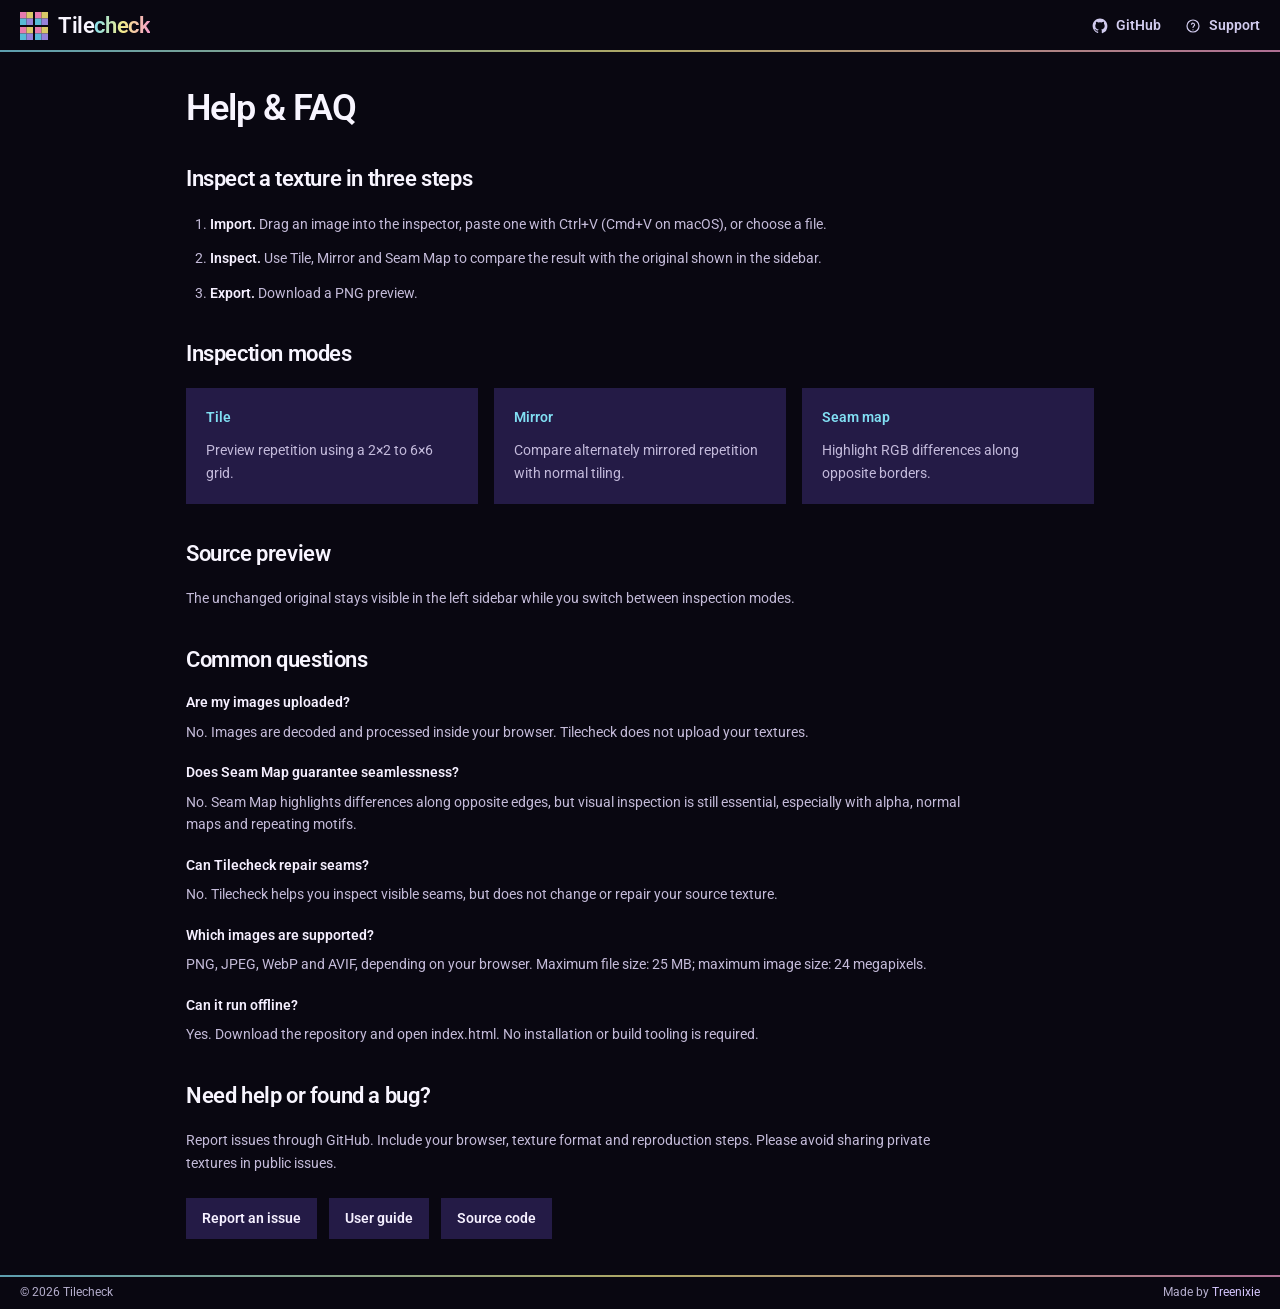
==== help.html @ 5c257f5c "style(tilecheck): soften logo colors" ====
<!doctype html>
<html lang="en">
<head>
<meta charset="UTF-8"><meta name="viewport" content="width=device-width, initial-scale=1.0">
<meta name="description" content="Tilecheck user help, FAQ and support.">
<meta name="theme-color" content="#0d0b1d">
<link rel="icon" type="image/svg+xml" href="./assets/logo.svg?v=2" />
<link rel="stylesheet" href="https://fonts.googleapis.com/css2?family=Roboto:wght@400;600&display=swap" />
<link rel="stylesheet" href="./assets/styles.css?v=73">
<title>Help & FAQ — Tilecheck</title>
</head>
<body class="help-page"><div class="app">
<header class="topbar"><a class="brand" href="./index.html" aria-label="Tilecheck home"><img class="brand-mark" src="./assets/logo.svg?v=2" width="36" height="36" alt="" aria-hidden="true" /><span>Tile<span class="brand-accent">check</span></span></a><nav class="header-nav" aria-label="Site navigation"><a class="header-nav-link" href="https://github.com/Treenixie/Tilecheck" target="_blank" rel="noopener noreferrer"><svg class="nav-icon" viewBox="0 0 24 24" fill="currentColor" aria-hidden="true"><path d="M12 .9C5.87.9.9 5.87.9 12c0 4.9 3.18 9.06 7.59 10.53.56.1.77-.24.77-.54 0-.27-.01-.97-.02-1.9-3.09.67-3.74-1.31-3.74-1.31-.5-1.28-1.23-1.62-1.23-1.62-1.01-.69.08-.68.08-.68 1.11.08 1.7 1.14 1.7 1.14.99 1.7 2.59 1.21 3.22.93.1-.72.39-1.21.71-1.49-2.47-.28-5.07-1.23-5.07-5.5 0-1.22.43-2.21 1.14-2.99-.12-.28-.5-1.41.11-2.94 0 0 .93-.3 3.04 1.14a10.6 10.6 0 0 1 5.53 0c2.12-1.44 3.04-1.14 3.04-1.14.61 1.53.23 2.66.11 2.94.71.78 1.13 1.77 1.13 2.99 0 4.28-2.61 5.21-5.09 5.49.4.35.76 1.03.76 2.08 0 1.5-.01 2.71-.01 3.08 0 .3.21.65.78.54A11.1 11.1 0 0 0 23.1 12C23.1 5.87 18.13.9 12 .9Z"/></svg><span>GitHub</span></a><a class="header-nav-link" href="./help.html" aria-current="page"><svg class="nav-icon" viewBox="0 0 24 24" fill="none" stroke="currentColor" stroke-width="1.8" stroke-linecap="round" stroke-linejoin="round" aria-hidden="true"><circle cx="12" cy="12" r="9"/><path d="M9.8 9.3a2.4 2.4 0 0 1 4.6 1c0 1.6-2.4 2.1-2.4 3.8"/><path d="M12 17.7h.01"/></svg><span>Support</span></a></nav></header>
<main class="help-main">
<section class="help-heading"><h1>Help & FAQ</h1></section>
<section class="help-section"><h2>Inspect a texture in three steps</h2><ol class="help-steps"><li><strong>Import.</strong> Drag an image into the inspector, paste one with Ctrl+V (Cmd+V on macOS), or choose a file.</li><li><strong>Inspect.</strong> Use Tile, Mirror and Seam Map to compare the result with the original shown in the sidebar.</li><li><strong>Export.</strong> Download a PNG preview.</li></ol></section>
<section class="help-section"><h2>Inspection modes</h2><div class="help-mode-grid"><div class="help-tile"><strong>Tile</strong><span>Preview repetition using a 2×2 to 6×6 grid.</span></div><div class="help-tile"><strong>Mirror</strong><span>Compare alternately mirrored repetition with normal tiling.</span></div><div class="help-tile"><strong>Seam map</strong><span>Highlight RGB differences along opposite borders.</span></div></div></section>
<section class="help-section"><h2>Source preview</h2><p>The unchanged original stays visible in the left sidebar while you switch between inspection modes.</p></section>
<section class="help-section"><h2>Common questions</h2>
<div class="help-qa"><h3>Are my images uploaded?</h3><p>No. Images are decoded and processed inside your browser. Tilecheck does not upload your textures.</p></div>
<div class="help-qa"><h3>Does Seam Map guarantee seamlessness?</h3><p>No. Seam Map highlights differences along opposite edges, but visual inspection is still essential, especially with alpha, normal maps and repeating motifs.</p></div>
<div class="help-qa"><h3>Can Tilecheck repair seams?</h3><p>No. Tilecheck helps you inspect visible seams, but does not change or repair your source texture.</p></div>
<div class="help-qa"><h3>Which images are supported?</h3><p>PNG, JPEG, WebP and AVIF, depending on your browser. Maximum file size: 25 MB; maximum image size: 24 megapixels.</p></div>
<div class="help-qa"><h3>Can it run offline?</h3><p>Yes. Download the repository and open index.html. No installation or build tooling is required.</p></div></section>
<section class="help-section help-support"><h2>Need help or found a bug?</h2><p>Report issues through GitHub. Include your browser, texture format and reproduction steps. Please avoid sharing private textures in public issues.</p><div class="help-actions"><a class="button button-outline" href="https://github.com/Treenixie/Tilecheck/issues/new/choose" target="_blank" rel="noopener noreferrer">Report an issue</a><a class="button button-outline" href="https://github.com/Treenixie/Tilecheck/blob/dev/docs/USAGE.md" target="_blank" rel="noopener noreferrer">User guide</a><a class="button button-outline" href="https://github.com/Treenixie/Tilecheck" target="_blank" rel="noopener noreferrer">Source code</a></div></section>
</main>
<footer class="footer" aria-label="Tilecheck project links">
        <div class="footer-meta">
          <span>© <span id="year"></span> Tilecheck</span>
          <span class="footer-credit">Made by <a href="https://github.com/Treenixie" target="_blank" rel="noopener noreferrer" class="author-link">Treenixie</a></span>
        </div>
      </footer>
</div><script>document.getElementById("year").textContent = String(new Date().getFullYear());</script></body></html>
---- assets/styles.css ----
:root{font-family:Roboto,"Segoe UI",Arial,sans-serif;color:#e9eef3;background:#0e1219;font-synthesis:none;text-rendering:optimizeLegibility;-webkit-font-smoothing:antialiased;--bg:#0e1219;--surface:#151c27;--line:#293341;--muted:#909cac;--accent:#94bdf5;--accent-dark:#719edc;--text:#e9eef3}*{box-sizing:border-box}body{margin:0;min-width:320px}button,input{font:inherit}button{cursor:pointer}button:focus-visible,input:focus-visible,a:focus-visible{outline:2px solid var(--accent);outline-offset:4px}button:disabled{opacity:.45;cursor:not-allowed}[hidden]{display:none!important}.app{min-height:100vh;display:flex;flex-direction:column}.topbar{height:52px;min-height:52px;flex-shrink:0;padding:0 20px;display:flex;align-items:center;justify-content:space-between;gap:24px}.brand{display:inline-flex;gap:10px;align-items:center;flex:0 0 auto;color:#eef3fb;text-decoration:none;font-weight:600;line-height:1;white-space:nowrap}.brand-accent{color:#a9bfdc}.brand-mark{display:block;width:28px;height:28px;flex:0 0 28px;margin:0;object-fit:contain}.workspace{flex:1;display:grid;grid-template-columns:324px minmax(0,1fr);min-height:0}.sidebar{border-right:1px solid var(--line);padding:27px 27px 30px 30px;background:#131a24}.section-head{display:flex;align-items:center;gap:15px}.eyebrow{font-size:10px;letter-spacing:1.5px;font-weight:600;color:#a2afbe}.section-head .line{height:1px;flex:1;background:var(--line)}h1{font-size:26px;line-height:1.1;margin:17px 0 9px;font-weight:600;letter-spacing:-1.1px}.period{color:var(--accent)}.intro{color:#a4afbd;font-size:12px;line-height:1.7;margin:0 0 25px}.upload-card{border:1px dashed #4c6076;background:#182330;min-height:181px;display:flex;align-items:center;justify-content:center;flex-direction:column;padding:14px 8px;gap:8px;transition:.15s}.upload-card.is-dragging{background:#1c2c43;border-color:var(--accent)}.upload-icon{height:33px;width:38px;border:1px solid #5d7fae;background:#25364d;color:var(--accent);font-size:23px;text-align:center;line-height:28px;margin-bottom:2px}.upload-card strong{font-size:12px;font-weight:700}.upload-card>span{font-size:10px;color:#93a4b7}.button{border:1px solid #516174;background:transparent;color:#ebf1fa;padding:11px 15px;letter-spacing:1px;font-size:10px;font-weight:600;transition:background .15s,transform .15s;white-space:nowrap}.button:hover{background:#2a3b50}.button:active{transform:translateY(1px)}.button-outline{background:#192533}.upload-card .button{margin-top:9px;min-width:149px}.button-primary{background:var(--accent);color:#101d30;border-color:var(--accent)}.button-primary:hover{background:#b9d6ff}.file-summary{display:flex;gap:11px;align-items:center;padding:14px 1px;border-bottom:1px solid var(--line);min-width:0}.file-graphic{display:grid;place-items:center;width:35px;height:35px;background:#263749;font-size:21px;color:#b2c1d0}.file-copy{display:flex;flex-direction:column;gap:3px;min-width:0;flex:1}.file-copy strong{font-size:11px;overflow:hidden;text-overflow:ellipsis;white-space:nowrap}.file-copy span{color:#94a2b5;font-size:10px}.text-button{border:none;background:none;color:var(--accent);font-size:9px;letter-spacing:1px;font-weight:600;padding:8px 0}.text-button:hover{text-decoration:underline}.top-spaced{margin-top:28px;margin-bottom:22px}.control-group{margin-bottom:20px}.control-title{display:flex;align-items:center;justify-content:space-between;margin:0 0 12px;font-size:12px}.control-title output{font-size:11px;font-variant-numeric:tabular-nums;color:var(--accent)}input[type=range]{-webkit-appearance:none;appearance:none;width:100%;height:3px;background:#465a70;cursor:pointer;margin:5px 0}input[type=range]::-webkit-slider-thumb{-webkit-appearance:none;width:13px;height:13px;border:3px solid #1b232c;background:var(--accent);border-radius:50%;box-shadow:0 0 0 1px var(--accent)}input[type=range]::-moz-range-thumb{width:9px;height:9px;border:2px solid #1b232c;background:var(--accent);border-radius:50%;box-shadow:0 0 0 1px var(--accent)}.range-ticks{display:flex;justify-content:space-between;color:#8092a6;font-size:10px;margin-top:5px}.second-control{margin-top:23px}.toggle-row{display:flex;align-items:center;justify-content:space-between;font-size:11px;cursor:pointer}.toggle-row input{position:absolute;opacity:0}.toggle{width:31px;height:17px;background:#445269;border-radius:30px;position:relative;transition:background .15s}.toggle::after{content:"";position:absolute;left:3px;top:3px;width:11px;height:11px;border-radius:100%;background:#d4deed;transition:transform .15s}.toggle-row input:checked+.toggle{background:#5b83bb}.toggle-row input:checked+.toggle::after{transform:translateX(14px);background:var(--accent)}.toggle-row input:focus-visible+.toggle{outline:2px solid var(--accent);outline-offset:4px}.analysis{padding:0 0 12px}.metric-label{display:flex;justify-content:space-between;font-size:10px;letter-spacing:.8px;color:#b7c4d2;margin-bottom:9px}.metric-label strong{color:var(--text);font-variant-numeric:tabular-nums}.meter{width:100%;height:5px;background:#303e50;margin-bottom:18px;overflow:hidden}.meter>div{width:0;height:100%;background:var(--accent);transition:width .2s}.note{font-size:10px;line-height:1.65;color:#8699ad;margin:2px 0 0}.main{min-width:0;display:flex;flex-direction:column;padding:28px 33px 25px;background:#0e1219}.preview-header{display:flex;justify-content:space-between;align-items:center;margin-bottom:19px}.preview-header h2{margin:8px 0 0;font-size:26px;letter-spacing:-1px;font-weight:600}.preview-tools{display:flex;align-items:center;gap:16px}.icon-button{background:#192535;color:#c4d0dc;border:1px solid var(--line);width:31px;height:31px;font-size:23px;line-height:16px}.icon-button:hover{background:#28394b}.mode-tabs{display:flex;gap:0;border-bottom:1px solid #2c3b4e;overflow-x:auto;scrollbar-width:thin}.mode-tab{color:#9baac0;border:0;border-bottom:2px solid transparent;padding:14px 20px 13px;background:transparent;font-size:10px;letter-spacing:1px;font-weight:600;white-space:nowrap}.mode-tab:hover{color:#ecf2fa}.mode-tab.active{border-bottom-color:var(--accent);color:var(--accent)}.tab-icon{font-size:17px;vertical-align:-1px;margin-right:7px}.viewer{height:clamp(360px,49vw,660px);min-height:360px;position:relative;background:#151d29;overflow:hidden;border:1px solid #304155;border-top:none}.viewer canvas{width:100%;height:100%;display:block}.canvas-corner{width:12px;height:12px;position:absolute;pointer-events:none;border-color:#728fae}.corner-tl{top:14px;left:14px;border-top:1px solid;border-left:1px solid}.corner-tr{top:14px;right:14px;border-top:1px solid;border-right:1px solid}.corner-bl{bottom:14px;left:14px;border-bottom:1px solid;border-left:1px solid}.corner-br{bottom:14px;right:14px;border-bottom:1px solid;border-right:1px solid}.export-bar{display:flex;justify-content:space-between;align-items:center;gap:15px;margin-top:23px}.export-intro{display:flex;align-items:center;gap:13px}.export-symbol{font-size:32px;color:var(--accent);line-height:1}.export-intro div{display:flex;flex-direction:column;gap:5px}.export-intro strong{font-size:12px}.export-intro div span{font-size:10px;color:#96a8bd}.export-buttons{display:flex;gap:8px}.footer{padding:38px 24px 34px;border-top:1px solid var(--line);background:#0b111b;display:flex;flex-direction:column;align-items:center;gap:0;color:#8193aa}.footer-nav{width:min(100%,390px);margin-inline:auto;display:flex;flex-direction:column;gap:4px}.footer-row{min-height:45px;display:grid;grid-template-columns:34px 77px minmax(0,1fr);column-gap:12px;align-items:center;padding:4px 0;color:#e5edf7;text-decoration:none}.footer-icon{width:34px;height:34px;display:grid;place-items:center;background:#1e2b3d;color:#94bdf5;border:1px solid #465b77;border-radius:6px;transition:background .2s,border-color .2s}.footer-icon svg{display:block;width:20px;height:20px}.footer-row strong{font-size:12px;font-weight:600}.footer-description{font-size:12px;line-height:1.5;color:#a9b8cb;letter-spacing:0}.footer-row:hover strong,.footer-row:hover .footer-description{color:var(--accent)}.footer-row:hover .footer-icon{background:#293e56;border-color:#739dce}.footer-wordmark{display:block;width:min(100%,390px);padding-inline:26px;margin:30px auto 16px;transform:translateX(-12px);color:#5b687b;font-size:clamp(30px,5.6vw,52px);font-weight:700;line-height:1.05;letter-spacing:-2px;text-align:center;white-space:nowrap;text-decoration:none;opacity:.6;transition:opacity .2s,color .2s}.footer-wordmark span{color:#8398b5}.footer-wordmark:hover{opacity:.82}.footer-meta{display:flex;align-items:center;justify-content:center;flex-wrap:wrap;gap:7px;font-size:10px;line-height:1.6;letter-spacing:.9px;font-weight:600;color:#91a3ba;text-align:center;transform:translateX(-10px)}.footer-meta-divider{color:var(--accent);margin:0 5px}.author-link{color:#b7c7d7;text-decoration:none}.author-link:hover{color:var(--accent)}.drop-overlay{position:absolute;inset:0;z-index:2;background:#16243ce8;border:2px dashed var(--accent);display:grid;place-items:center;color:var(--accent);font-size:64px;text-align:center}.drop-overlay span{font-size:15px;letter-spacing:3px}.toast{position:fixed;right:25px;bottom:24px;max-width:min(420px,calc(100vw - 40px));z-index:5;background:#1b314b;border:1px solid #5e86bb;padding:13px 19px;color:#e9f3ff;font-size:12px;box-shadow:0 15px 40px #0006}.toast.error{background:#3a2424;border-color:#a96868;color:#ffe1e1}@media(max-width:1050px){.workspace{grid-template-columns:280px minmax(0,1fr)}.sidebar{padding:24px 22px}.main{padding:24px 22px}.mode-tab{padding:13px 11px}.export-bar{align-items:flex-start;flex-direction:column}.export-buttons{align-self:flex-end}}@media(max-width:750px){.workspace{display:flex;flex-direction:column}.sidebar{border-right:0;border-bottom:1px solid var(--line)}.topbar{padding:0 18px;height:30px;min-height:30px}.brand{font-size:18px}.main{padding:23px 17px}.preview-header h2{font-size:23px}.viewer{height:58vh;min-height:340px}.mode-tab{padding:12px 13px}.footer{padding:32px 18px 30px}.intro{max-width:450px}.upload-card{min-height:150px}.analysis{max-width:450px}}@media(max-width:470px){.footer-wordmark{transform:none}.footer-row{grid-template-columns:34px minmax(0,1fr);grid-template-rows:auto auto;column-gap:12px;row-gap:3px}.footer-icon{grid-row:1 / 3}.footer-row strong,.footer-description{grid-column:2}.footer-row strong,.footer-description{font-size:11px}.footer-wordmark{letter-spacing:-1.7px}.preview-tools{gap:7px}.export-buttons{width:100%;align-self:auto}.export-buttons .button{flex:1;padding:12px 8px;font-size:9px}}

/* Site navigation and documentation */
.header-nav{margin-left:auto}.header-nav-link{font-size:10px;font-weight:600;letter-spacing:1.2px;color:#c0cfdf;text-decoration:none}.header-nav-link:hover{color:var(--accent)}
/* Help page: shared 36px desktop grid, consistent section rhythm. */
.help-main {
  max-width: 980px;
  width: 100%;
  margin: 0 auto;
  flex: 1;
  padding: 36px;
}
.help-heading { margin: 0; padding: 0; }
.help-heading h1 { margin: 0; line-height: 1.15; }
.help-section { padding-top: 36px; }
.help-section h2 { margin: 0 0 20px; }
.help-steps {
  display: grid;
  gap: 12px;
  margin: 0;
  padding-left: 24px;
  line-height: 1.7;
  color: #a6b4bf;
}
.help-steps strong { color: #f0f4fa; }
.help-mode-grid {
  display: grid;
  grid-template-columns: repeat(3, minmax(0, 1fr));
  gap: 16px;
}
.help-tile {
  display: flex;
  flex-direction: column;
  gap: 12px;
  padding: 20px;
  min-width: 0;
  background: #161f2c;
}
.help-tile strong { color: var(--accent); }
.help-tile span { color: #b0bfd0; line-height: 1.7; }
.help-section > p, .help-qa p {
  max-width: 780px;
  margin: 0;
  color: #adbed1;
  line-height: 1.7;
}
.help-qa { padding: 0; }
.help-qa + .help-qa { margin-top: 20px; }
.help-qa h3 { margin: 0 0 8px; color: #edf3fb; }
.help-actions {
  display: flex;
  flex-wrap: wrap;
  gap: 12px;
  margin-top: 24px;
}
.help-actions a { text-decoration: none; }
@media (max-width: 750px) {
  .help-main { padding: 24px 18px 32px; }
  .help-section { padding-top: 28px; }
  .help-mode-grid { grid-template-columns: 1fr; gap: 12px; }
  .help-tile { padding: 18px; }
}
@media (max-width: 470px) {
  .header-nav-link { font-size: 9px; }
  .help-actions .button { width: 100%; justify-content: center; text-align: center; }
}


/* Restore original proportions without decorative outlines. */
.topbar, .sidebar, .file-summary, .mode-tabs, .viewer,
.upload-card, .upload-icon, .footer, .help-heading, .help-qa,
.help-tile, .button, .icon-button, .toast, .drop-overlay { border: 0; }
.header-nav { margin-left: auto; display: flex; justify-content: flex-end; align-items: center; gap: 24px; }
.header-nav-link {
  display: inline-flex; align-items: center; justify-content: center; gap: 8px;
  min-height: 32px; line-height: 1.25;
  color: #c0cfdf; font-size: 14px; font-weight: 600;
  letter-spacing: 0; text-decoration: none; white-space: nowrap;
}
.nav-icon { display: block; width: 16px; height: 16px; flex: none; }
.header-nav-link:hover { color: var(--accent); }
.sidebar h1 { text-align: center; margin: 8px 0 27px; }
.sidebar h1 .period { color: var(--accent); }
.upload-icon { display: grid; place-items: center; padding: 0; }
.upload-icon svg, .file-graphic svg { display: block; width: 22px; height: 22px; }
.button { border: 0; padding: 12px 16px; min-height: 36px; line-height: 1.25; border-radius: 0; }
.button-outline { background: #192533; }
.button-primary { background: var(--accent); color: #101d30; }
.button-primary:hover { background: #b9d6ff; }
.mode-tabs { gap: 0; padding: 0; }
.mode-tab {
  display: inline-flex; align-items: center; justify-content: center; gap: 8px;
  border: 0; border-bottom: 2px solid transparent;
  padding: 14px 20px 13px; border-radius: 0; background: transparent;
}
.mode-tab.active { border-bottom-color: var(--accent); background: transparent; color: var(--accent); }
.tab-icon { display: inline-flex; width: 18px; height: 18px; flex: none; margin: 0; }
.tab-icon svg { display: block; width: 18px; height: 18px; }
.preview-header h2 { margin: 8px 0 0; }
.viewer { border: 0; border-radius: 0; }
.export-bar { margin-top: 23px; }
.export-buttons { margin-left: auto; }
.footer-wordmark, .footer-wordmark:visited {
  display: block; width: min(100%, 390px); padding-inline: 26px;
  margin: 20px auto 16px; transform: none; color: #5b687b;
  font-size: clamp(30px, 5.6vw, 52px); font-weight: 900;
  line-height: 1.05; letter-spacing: -2px; text-align: center;
  white-space: nowrap; text-decoration: none; opacity: .6;
}
.footer-wordmark span { color: #8398b5; }
.footer-meta { transform: none; }
@media (max-width: 750px) {
  .sidebar h1 { margin: 7px 0 24px; }
  .mode-tab { padding: 12px 13px; }
}
@media (max-width: 470px) {
  .topbar { padding-inline: 14px; }
  .brand { font-size: 18px; }
  .header-nav { gap: 12px; }
  .header-nav-link { font-size: 10px; gap: 5px; }
  .nav-icon { width: 15px; height: 15px; }
  .footer-wordmark { transform: none; }
}

/* Original texture preview stays visible in the sidebar. */
.source-preview{margin-top:29px}
.source-preview-title{margin-bottom:11px;color:#acbbce;font-size:11px;letter-spacing:.6px;font-weight:600}
.source-preview-frame{height:200px;overflow:hidden;background:#151d29}
.source-preview-frame canvas{display:block;width:100%;height:100%}
@media(max-width:750px){.source-preview{max-width:450px}.source-preview-frame{height:180px}}

/* Keep the inspector workspace on a continuous panel background. */
.main { background: #131a24; }
.preview-header { gap: 16px; }
.preview-header .export-buttons { margin-left: auto; flex: none; }
@media (max-width: 470px) {
  .preview-header { flex-wrap: wrap; }
  .preview-header .export-buttons { width: 100%; margin-left: 0; }
  .preview-header .export-buttons .button { width: 100%; }
}

/* Aligned inspector columns */
@media (min-width: 751px) {
  .sidebar {
    display: flex;
    flex-direction: column;
    padding-top: 28px;
    padding-bottom: 36px;
  }
  .main { padding-top: 28px; padding-bottom: 36px; }

  .sidebar h1,
  .preview-header {
    height: 54px;
    flex: 0 0 54px;
    margin: 0;
  }
  .sidebar h1 {
    display: flex;
    align-items: center;
    justify-content: center;
  }
  .preview-header h2 { margin: 0; }

  .source-preview {
    display: flex;
    flex: 0 0 auto;
    min-height: 0;
    flex-direction: column;
    margin-top: auto;
  }
  .source-preview-frame {
    flex: 0 0 auto;
    min-height: 0;
    height: auto;
  }
  .viewer { flex: 1 1 auto; }
}

/* Unified Roboto typography: four sizes, two weights */
:root {
  font-family: "Roboto", Arial, sans-serif;
  --text-small: 12px;
  --text-body: 14px;
  --text-heading: 22px;
  --text-display: 36px;
}
body, button, input, select, textarea, output { font-family: "Roboto", Arial, sans-serif; }
body { font-size: var(--text-body); font-weight: 400; text-transform: none; }
button, input, select, textarea { font-size: var(--text-body); }
strong, b { font-weight: 600; }
.brand { font-size: var(--text-heading); font-weight: 600; letter-spacing: -.4px; }
.header-nav-link { font-size: var(--text-body); font-weight: 600; letter-spacing: 0; }
.sidebar h1, .preview-header h2, .help-section h2 {
  font-size: var(--text-heading); font-weight: 600; letter-spacing: -.4px;
}
.help-heading h1 { font-size: var(--text-display); font-weight: 600; letter-spacing: -1px; }
.button, .text-button, .mode-tab {
  font-size: var(--text-body); font-weight: 600;
  letter-spacing: 0; text-transform: none;
}
.mode-tab { padding: 14px 16px 13px; }
.upload-card strong, .file-copy strong, .help-steps strong,
.help-tile strong, .footer-row strong { font-weight: 600; }
.upload-card strong, .file-copy strong, .control-title, .toggle-row,
.source-preview-title, .help-qa h3 { font-size: var(--text-body); }
.upload-card > span, .file-copy span, .control-title output, .range-ticks,
.footer-meta, .metric-label, .note, .help-tile strong {
  font-size: var(--text-small); letter-spacing: 0;
}
.upload-card > span { text-align: center; line-height: 1.45; }
.file-copy span { line-height: 1.45; }
.help-heading p, .help-steps, .help-tile span, .help-qa p,
.help-support p, .toast, .footer-row, .footer-description {
  font-size: var(--text-body);
}
.footer-wordmark, .footer-wordmark:visited {
  font-size: var(--text-display); font-weight: 600; letter-spacing: -1px;
}
.footer-meta { font-weight: 400; }
.help-tile strong { font-weight: 600; }
.button { min-height: 40px; }
@media (max-width: 750px) {
  .sidebar h1, .preview-header h2 { font-size: var(--text-heading); }
  .mode-tab { font-size: var(--text-body); }
}
@media (max-width: 470px) {
  .brand { font-size: var(--text-heading); }
  .header-nav-link { font-size: var(--text-small); }
  .button, .mode-tab { font-size: var(--text-body); }
  .mode-tab { padding: 12px 9px; }
  .mode-tab .tab-icon, .mode-tab .tab-icon svg { width: 16px; height: 16px; }
  .footer-meta { font-size: var(--text-small); }
  .help-heading h1 { font-size: var(--text-display); }
}

/* Header and footer use the same height at each breakpoint. */
.footer {
  height: 34px;
  min-height: 34px;
  flex-shrink: 0;
  padding: 0 20px;
  justify-content: center;
}
.footer-meta {
  display: flex;
  align-items: center;
  justify-content: space-between;
  flex-wrap: nowrap;
  gap: 12px;
  width: 100%;
  min-width: 0;
  font-size: var(--text-small);
  line-height: 1.5;
  letter-spacing: 0;
  text-align: left;
  transform: none;
}
.footer-meta > span:first-child { white-space: nowrap; }
.footer-credit { white-space: nowrap; text-align: right; }
@media (max-width: 750px) {
  .footer {
    height: 30px;
    min-height: 30px;
    padding: 0 16px;
  }
  .footer-meta { column-gap: 14px; }
}

/* Single desktop spacing system: 36px outer margins, panel gap, and bottom.
   The inner gutter is split equally: 18px on each side of the column boundary. */
@media (min-width: 751px) {
  .sidebar { padding: 36px 18px 36px 36px; }
  .main { padding: 36px 36px 36px 18px; }
}

/* Keep texture name and dimensions on one baseline. */
.file-copy {
  flex-direction: row;
  align-items: baseline;
  gap: 8px;
}
.file-copy strong {
  min-width: 0;
  flex: 1 1 auto;
}
.file-copy span {
  flex: 0 0 auto;
  white-space: nowrap;
}

/* One centered group, with the upload icon acting as the file picker. */
.upload-card {
  display: flex;
  align-items: center;
  justify-content: center;
  padding: 20px 12px;
  text-align: center;
}
.upload-content {
  display: flex;
  width: 100%;
  max-width: 100%;
  flex-direction: column;
  align-items: center;
  justify-content: center;
  gap: 11px;
}
.upload-content .upload-trigger {
  display: grid;
  place-items: center;
  flex: 0 0 56px;
  width: 56px;
  height: 56px;
  padding: 0;
  margin: 0;
  border: 1px solid #486789;
  background: #263b54;
  color: var(--accent);
  cursor: pointer;
  transition: background .15s, border-color .15s;
}
.upload-content .upload-trigger:hover {
  background: #314e6f;
  border-color: var(--accent);
}
.upload-content .upload-trigger svg { width: 28px; height: 28px; }
.upload-content > strong {
  margin: 0;
  font-size: var(--text-body);
  font-weight: 600;
  line-height: 1.3;
}
.upload-content > span {
  max-width: 100%;
  font-size: var(--text-body);
  line-height: 1.45;
  letter-spacing: -.25px;
  color: #93a4b7;
  text-align: center;
}

/* Keep the complete sample label visible and align dimensions beside it. */
.file-copy {
  display: grid;
  grid-template-columns: minmax(0, 1fr) max-content;
  align-items: center;
  gap: 8px;
  min-width: 0;
}
.file-copy strong {
  min-width: 0;
  max-width: 100%;
  overflow: hidden;
  text-overflow: ellipsis;
  white-space: nowrap;
}
.file-copy span {
  justify-self: center;
  text-align: center;
  white-space: nowrap;
}
/* One compact, vertically centered row: icon | filename + metadata | Reset. */
.file-summary {
  display: grid;
  grid-template-columns: 35px minmax(0, 1fr) max-content;
  align-items: center;
  column-gap: 9px;
  padding: 10px 0;
  min-width: 0;
}
.file-summary .file-graphic {
  width: 35px;
  height: 35px;
}
.file-info {
  display: flex;
  flex-direction: column;
  align-items: flex-start;
  min-width: 0;
  gap: 3px;
}
#fileName {
  display: block;
  min-width: 0;
  max-width: 100%;
  overflow: visible;
  text-overflow: clip;
  white-space: normal;
  overflow-wrap: anywhere;
  line-height: 1.3;
  font-size: var(--text-body);
  font-weight: 600;
}
#fileDetails {
  display: block;
  min-width: 0;
  color: #94a2b5;
  font-size: var(--text-small);
  white-space: normal;
  overflow-wrap: anywhere;
  line-height: 1.25;
}
.file-summary .text-button {
  justify-self: end;
  align-self: center;
}

/* Give the Help page the same lighter workspace background as the inspector. */
.help-page { background: #131a24; }
.help-page .topbar { background: #0e1219; }

/* Tilecheck: midnight / cobalt / violet / fuchsia color study.
   Keep the actual texture canvases visually neutral for accurate inspection. */
:root {
  --bg: #0d0b1d;
  --surface: #1b1939;
  --line: #383256;
  --muted: #bcb4d6;
  --accent: #9db0ff;
  --accent-dark: #5e7cff;
  --text: #f5f3ff;
  background: var(--bg);
  color: var(--text);
}
body { background: #15132d; }
.topbar {
  position: relative;
  z-index: 1;
  background: #0d0b1d;
}
.topbar::after {
  content: "";
  position: absolute;
  inset: auto 0 0;
  height: 2px;
  background: linear-gradient(90deg, #1747e9 0%, #8153ef 60%, #f33cab 100%);
  opacity: .7;
  pointer-events: none;
}
.brand { color: #f8f5ff; }
.brand-accent { color: #b8a5ff; }
.header-nav-link { color: #d1cbee; transition: color .18s ease; }
.header-nav-link:hover, .author-link:hover { color: #ff87d1; }
.sidebar {
  background: linear-gradient(165deg, #191633 0%, #14132a 74%);
  border-color: #383256;
}
.main {
  background: radial-gradient(ellipse at 90% 0%, rgba(112, 77, 215, .12), transparent 40%), #15132d;
}
.sidebar h1, .preview-header h2, .help-heading h1, .help-section h2 {
  color: #f8f5ff;
}
.upload-card {
  background: linear-gradient(145deg, #211c44 0%, #1b1a39 100%);
  transition: background .2s ease;
}
.upload-card.is-dragging {
  background: #272053;
  outline: 2px dashed #aa91ff;
  outline-offset: -3px;
}
.upload-content > span { color: #c0b9da; }
.upload-content .upload-trigger {
  color: #c6d8ff;
  border: 1px solid #6961ba;
  background: linear-gradient(135deg, #294494, #4d2a88);
  box-shadow: 0 0 0 1px rgba(128, 98, 229, .2) inset;
  transition: transform .18s ease, background .18s ease, box-shadow .18s ease;
}
.upload-content .upload-trigger:hover {
  color: #ffffff;
  border-color: #c2a0ff;
  background: linear-gradient(135deg, #3b5fbd, #773eac);
  box-shadow: 0 0 18px rgba(135, 85, 243, .35);
  transform: translateY(-2px);
}
.file-graphic { color: #c2b8ff; background: #2c2655; }
#fileDetails, .file-copy span, .range-ticks { color: #bcb4d6; }
.text-button { color: #fff; }
.text-button:hover { color: #f78ad1; }
.control-title output { color: #fff; }
input[type="range"] { background: var(--tile-violet); }
/* Solid slider knobs without inner borders or hairline outlines. */
input[type="range"]::-webkit-slider-thumb {
  width: 14px;
  height: 14px;
  border: 0;
  border-radius: 50%;
  background: #a98aff;
  box-shadow: none;
}
input[type="range"]::-moz-range-thumb {
  width: 14px;
  height: 14px;
  border: 0;
  border-radius: 50%;
  background: #a98aff;
  box-shadow: none;
}
.toggle { background: #51476d; }
.toggle::after { background: #e1dbf5; }
.toggle-row input:checked + .toggle { background: var(--action-accent); }
.toggle-row input:checked + .toggle::after { background: #ffffff; }
.source-preview-title { color: #c9c0e7; }
.preview-header .button-primary, .help-heading .button-primary {
  background: linear-gradient(110deg, #668aff, #a273f4);
  color: #0d0b1d;
  transition: filter .18s ease, transform .18s ease, box-shadow .18s ease;
}
.preview-header .button-primary:hover, .help-heading .button-primary:hover {
  background: linear-gradient(110deg, #7e9eff, #b78cf9);
  color: #0d0b1d;
  transform: translateY(-1px);
  box-shadow: 0 4px 16px rgba(89, 78, 230, .22);
}
.mode-tabs { border-color: #41375b; }
.mode-tab { color: #b8afd8; transition: color .18s ease; }
.mode-tab:hover { color: #f5d4ff; }
.mode-tab.active { color: #c3c0ff; border-bottom-color: var(--tile-violet); }
.viewer { background: #151d29; }
.source-preview-frame { background: #151d29; }
.help-page {
  background:
    radial-gradient(ellipse at 90% 5%, rgba(86, 64, 211, .12), transparent 34%),
    #15132d;
}
.help-page .topbar { background: #0d0b1d; }
.help-steps, .help-section > p, .help-qa p, .help-support p { color: #c4bbd9; }
.help-steps strong, .help-qa h3 { color: #f5efff; }
.help-tile {
  background: linear-gradient(155deg, #231e46, #1b1939);
  box-shadow: inset 0 2px 0 #5e80ff;
}
.help-tile:nth-child(2) { box-shadow: inset 0 2px 0 #9367f7; }
.help-tile:nth-child(3) { box-shadow: inset 0 2px 0 #ed4daa; }
.help-tile strong { color: #c2b2ff; }
.help-tile span { color: #c3badb; }
.help-actions .button-outline {
  color: #eeeaff;
  background: #2b2350;
  transition: background .18s ease, color .18s ease;
}
.help-actions .button-outline:hover {
  background: #3d3170;
  color: #ffffff;
}
.footer {
  background: #0a0917;
  color: #b6aed4;
}
.footer-meta { color: #b5aecd; }
.author-link { color: #d6c7ff; }
.toast { background: #29214c; color: #f4f0ff; box-shadow: 0 12px 35px #07051188; }
.toast.error { background: #3d1f3e; border-color: #ad558e; color: #ffe8f8; }
.drop-overlay { background: #181134e8; color: #d6b7ff; }
@media (prefers-reduced-motion: reduce) {
  .upload-content .upload-trigger,
  .preview-header .button-primary,
  .help-heading .button-primary,
  .header-nav-link,
  .mode-tab,
  .help-actions .button-outline { transition: none; }
  .upload-content .upload-trigger:hover,
  .preview-header .button-primary:hover,
  .help-heading .button-primary:hover { transform: none; }
}
/* Compact, horizontally aligned toolbar without unnecessary space above the canvas. */
.topbar { height: 52px; min-height: 52px; }
.preview-header { margin-bottom: 0; }
.preview-controls { display: flex; align-items: center; gap: 16px; min-width: 0; }
.preview-controls .mode-tabs { min-width: 0; flex: 1 1 auto; overflow-x: auto; }
.preview-controls .mode-tab { padding: 9px 14px 8px; flex: 0 0 auto; }
.preview-controls .export-buttons { display: flex; align-items: center; flex: 0 0 auto; margin-left: auto; }
.preview-controls .export-buttons .button { min-height: 34px; padding: 8px 14px; }
/* Solid action color with pink hover, no gradient layers. */
.sidebar-export .button-primary {
  background: var(--action-accent);
  color: #fff;
  border: 0;
  box-shadow: none;
  transform: none;
  transition: background-color .18s ease;
}
.sidebar-export .button-primary:hover:not(:disabled),
.sidebar-export .button-primary:focus-visible:not(:disabled) {
  background: var(--ui-hover);
  color: #fff;
  box-shadow: none;
  transform: none;
}
.sidebar-export .button-primary:active { transform: none; }
@media (min-width: 751px) {
  /* Center export between the topbar and the preview canvas, not on the tab row. */
  .main { position: relative; }
  .preview-controls .export-buttons {
    position: absolute;
    top: 29px;
    right: 36px;
    margin: 0;
    transform: none;
    z-index: 1;
  }
  .sidebar, .main { padding-top: 16px; }
  .sidebar h1, .preview-header { height: 40px; flex: 0 0 40px; }
}
@media (max-width: 750px) {
  .topbar { height: 48px; min-height: 48px; }
}
@media (max-width: 470px) {
  .preview-controls { flex-wrap: wrap; gap: 8px; }
  .preview-controls .export-buttons { order: -1; width: 100%; justify-content: flex-end; }
  .preview-controls .mode-tabs { flex: 1 0 100%; }
}

@media (min-width: 751px) and (max-width: 1050px) {
  .preview-controls .export-buttons { right: 22px; }
}


/* Match the export hover: animate only an overlay, not the upload icon. */
.upload-content .upload-trigger {
  position: relative;
  isolation: isolate;
  color: #c6d8ff;
  border: 1px solid #6961ba;
  background: linear-gradient(135deg, #294494, #4d2a88);
  box-shadow: 0 0 0 1px rgba(128, 98, 229, .2) inset;
  transform: none;
  transition: none;
}
.upload-content .upload-trigger::before {
  content: "";
  position: absolute;
  inset: 0;
  z-index: 0;
  pointer-events: none;
  background: linear-gradient(135deg, #3b5fbd, #773eac);
  box-shadow: 0 0 18px rgba(135, 85, 243, .35);
  opacity: 0;
  transition: opacity .18s ease;
}
.upload-content .upload-trigger svg {
  position: relative;
  z-index: 1;
}
.upload-content .upload-trigger:hover,
.upload-content .upload-trigger:active {
  color: #c6d8ff;
  border-color: #6961ba;
  background: linear-gradient(135deg, #294494, #4d2a88);
  box-shadow: 0 0 0 1px rgba(128, 98, 229, .2) inset;
  transform: none;
}
.upload-content .upload-trigger:hover::before,
.upload-content .upload-trigger:focus-visible::before {
  opacity: 1;
}
@media (prefers-reduced-motion: reduce) {
  .upload-content .upload-trigger::before { transition: none; }
}

/* Original texture preview: a square viewport at every breakpoint.
   Square sources cover the entire frame; rectangular images are letterboxed. */
.source-preview-frame {
  width: 100%;
  height: auto;
  aspect-ratio: 1 / 1;
  flex: 0 0 auto;
  min-height: 0;
}



/* One flat workspace surface. The old sidebar gradient caused a visible panel.
   The upload zone itself has no card fill outside drag-and-drop feedback. */
.workspace > .sidebar,
.workspace > .main {
  background: #15132d;
}
.upload-card:not(.is-dragging) {
  background: none;
  box-shadow: none;
}

/* Mode tabs take the place of the old sidebar upload card. */
.sidebar-mode-tabs { width: 100%; margin: 4px 0 26px; }
.sidebar-mode-tabs .mode-tabs { width: 100%; display: flex; gap: 5px; overflow: visible; border: 0; }
.sidebar-mode-tabs .mode-tab { flex: 1 1 auto; min-width: 0; padding: 10px 5px 9px; gap: 5px; font-size: 12px; letter-spacing: 0; }
.sidebar-mode-tabs .tab-icon, .sidebar-mode-tabs .tab-icon svg { width: 15px; height: 15px; }
.sidebar-mode-tabs .mode-tab:hover, .sidebar-mode-tabs .mode-tab.active:hover, .text-button:hover { color: #ff87d1; }
.text-button:hover, .text-button:disabled { text-decoration: none; }
.text-button:disabled { opacity: .4; }
.file-summary { margin: 0 0 20px; padding: 0; }
#fileDetails:empty { display: none; }

/* Stable square checkerboard; SVG tiles avoid the seams of conic gradients.
   The cell layer remains a full number of squares after every resize. */
:root {
  --checker-dark: #292638;
  --checker-light: #363149;
  --action-accent: var(--tile-violet);
}
.preview-controls { min-height: 38px; }
.viewer {
  cursor: pointer;
  background-color: var(--checker-dark);
  background-image: url("./checker.svg");
  background-position: 0 0;
  background-repeat: repeat;
  background-size: var(--checker-period-x, 42px) var(--checker-period-y, 42px);
}
.viewer.is-empty > canvas, .source-preview-frame.is-empty > canvas { opacity: 0; pointer-events: none; }
.viewer-empty-state {
  position: absolute; z-index: 1; inset: 0; display: none;
  flex-direction: column; align-items: center; justify-content: center;
  gap: 15px; padding: 24px; text-align: center;
  background: transparent;
}
.viewer.is-empty .viewer-empty-state { display: flex; }
.viewer-empty-state strong { font-size: 22px; font-weight: 600; line-height: 1.35; color: #f8f5ff; }
.viewer-empty-state span { font-size: 14px; line-height: 1.5; color: #c0b9da; }
.viewer-empty-trigger {
  display: grid; place-items: center; width: 68px; height: 68px; padding: 0;
  border: 1px solid #6961ba; background: linear-gradient(135deg, #294494, #4d2a88);
  color: #c6d8ff;
}
.viewer-empty-trigger:hover { color: #ff87d1; border-color: #ff87d1; }
.viewer-empty-trigger svg { display: block; }
.viewer.is-dragging { outline: 2px dashed #aa91ff; outline-offset: -3px; }
.source-preview-frame {
  background-color: var(--checker-dark);
  background-image: url("./checker.svg");
  background-position: 0 0;
  background-repeat: repeat;
  background-size: var(--checker-period-x, 28px) var(--checker-period-y, 28px);
}
@media (max-width: 750px) {
  .sidebar-mode-tabs { max-width: 450px; }
  .viewer-empty-state strong { font-size: 18px; }
}
@media (max-width: 470px) {
  .sidebar-mode-tabs .mode-tab { font-size: 12px; padding: 9px 5px; }
  .viewer-empty-state span { font-size: 12px; }
}

/* Inspector layout and site-wide type rhythm (Roboto 400 / 600). */

/* Headings remain available to assistive technology but are not displayed. */
.visually-hidden {
  position: absolute !important;
  width: 1px !important;
  height: 1px !important;
  padding: 0 !important;
  margin: -1px !important;
  overflow: hidden !important;
  clip: rect(0, 0, 0, 0) !important;
  white-space: nowrap !important;
  border: 0 !important;
}
.sidebar h1.visually-hidden { position: absolute; flex: none; }
.main > h2.visually-hidden { position: absolute; }

/* Use the previously occupied top header space for actual controls/content. */
.sidebar-mode-tabs { margin: 0 0 24px; }
.sidebar-mode-tabs .mode-tab {
  font-family: "Roboto", Arial, sans-serif;
  font-size: var(--text-body);
  font-weight: 600;
  line-height: 1.25;
  letter-spacing: 0;
  padding: 11px 3px 10px;
  gap: 5px;
  white-space: nowrap;
}
.sidebar-mode-tabs .tab-icon,
.sidebar-mode-tabs .tab-icon svg { width: 16px; height: 16px; }
.file-summary { padding: 0; margin-bottom: 20px; }

/* Export button now sits below the boundaries toggle, above Original. */
.sidebar-export {
  display: flex;
  flex: 0 0 auto;
  width: 100%;
  margin: 0;
}
.sidebar-export .button-primary {
  width: 100%;
  min-height: 40px;
  padding: 10px 16px;
  font-size: var(--text-body);
  font-weight: 600;
  line-height: 1.35;
}
.sidebar-export .button-primary:disabled { opacity: .45; }

/* Consistent font sizes and weights on both the inspector and Help. */
body, button, input, output, select, textarea {
  font-family: "Roboto", Arial, sans-serif;
  font-size: var(--text-body);
  font-weight: 400;
}
.brand { font-size: var(--text-heading); font-weight: 600; letter-spacing: -.4px; }
.header-nav-link { font-size: var(--text-body); font-weight: 600; letter-spacing: 0; }
.button, .text-button, .mode-tab { font-size: var(--text-body); font-weight: 600; letter-spacing: 0; }
#fileName, .control-title label, .toggle-row, .source-preview-title {
  font-size: var(--text-body);
  line-height: 1.4;
}
#fileName, .source-preview-title { font-weight: 600; }
.control-title label, .toggle-row { font-weight: 400; }
#fileDetails, .control-title output, .range-ticks, .footer-meta {
  font-size: var(--text-small);
  font-weight: 400;
  letter-spacing: 0;
}
.viewer-empty-state strong {
  font-size: var(--text-heading);
  font-weight: 600;
  line-height: 1.3;
}
.viewer-empty-state span {
  font-size: var(--text-body);
  font-weight: 400;
  line-height: 1.45;
}
.help-heading h1 {
  font-size: var(--text-display);
  font-weight: 600;
  line-height: 1.15;
}
.help-section h2 {
  font-size: var(--text-heading);
  font-weight: 600;
  line-height: 1.25;
}
.help-qa h3, .help-tile strong, .help-steps strong {
  font-size: var(--text-body);
  font-weight: 600;
  line-height: 1.4;
}
.help-steps, .help-tile span, .help-section > p,
.help-qa p, .help-support p {
  font-size: var(--text-body);
  font-weight: 400;
  line-height: 1.6;
}
.help-actions .button { font-size: var(--text-body); font-weight: 600; }
.footer-meta { font-size: var(--text-small); font-weight: 400; }

/* Text must remain readable on compact screens. */
@media (max-width: 750px) {
  .sidebar-mode-tabs { margin-top: 0; }
  .viewer-empty-state strong { font-size: var(--text-heading); }
}
@media (max-width: 470px) {
  .sidebar-mode-tabs .mode-tab {
    font-size: var(--text-small);
    padding: 10px 4px;
    gap: 4px;
  }
  .sidebar-mode-tabs .tab-icon, .sidebar-mode-tabs .tab-icon svg {
    width: 15px;
    height: 15px;
  }
  .viewer-empty-state strong { font-size: var(--text-heading); }
  .viewer-empty-state span { font-size: var(--text-body); }
  .header-nav-link { font-size: var(--text-small); }
}

/* Inspector layout: equal 20px edges, a single 20px inter-column
   gutter, and evenly distributed section spacing on desktop. */
:root {
  --workspace-gutter: 20px;
  --inspector-min-gap: 20px;
}
.workspace > .sidebar {
  display: flex;
  flex-direction: column;
  align-items: stretch;
  justify-content: space-between;
  gap: var(--inspector-min-gap);
  min-width: 0;
  padding: var(--workspace-gutter);
}
.workspace > .main {
  min-width: 0;
  padding: var(--workspace-gutter) var(--workspace-gutter)
           var(--workspace-gutter) 0;
}
.workspace > .sidebar > :is(
  .sidebar-mode-tabs,
  .file-summary,
  .control-group,
  .toggle-row,
  .sidebar-export,
  .source-preview
) {
  flex: 0 0 auto;
  width: 100%;
  min-width: 0;
  margin: 0;
}
.workspace > .sidebar > .file-summary {
  min-height: 40px;
  padding: 0;
}
.workspace > .sidebar > .control-group { margin: 0; }
.workspace > .sidebar > .toggle-row {
  min-height: 40px;
  padding: 0;
}
.workspace > .sidebar > .sidebar-export { padding: 0; }
.workspace > .sidebar > .source-preview {
  display: flex;
  flex-direction: column;
  margin: 0;
  padding: 0;
}
.source-preview-title { margin: 0 0 12px; }
.source-preview-frame {
  flex: 0 0 auto;
  width: 100%;
  min-height: 0;
  aspect-ratio: 1 / 1;
}
.workspace > .main > .viewer {
  flex: 1 1 auto;
  width: 100%;
  min-height: 360px;
}
/* Narrow screens stack the panels; no space-between expansion is needed. */
@media (max-width: 750px) {
  .workspace > .sidebar {
    justify-content: flex-start;
    padding: var(--workspace-gutter);
  }
  .workspace > .main {
    padding: 0 var(--workspace-gutter) var(--workspace-gutter);
  }
}

/* Match the upload control to the file-summary icon tile. */
#viewerChooseBtn,
#viewerChooseBtn:is(:hover, :active, :focus-visible) {
  display: grid;
  place-items: center;
  flex: 0 0 35px;
  width: 35px;
  height: 35px;
  padding: 0;
  border: 0;
  background: #2c2655;
  color: #c2b8ff;
  box-shadow: none;
  transform: none;
  transition: background-color .18s ease, color .18s ease;
}
#viewerChooseBtn:is(:hover, :focus-visible) {
  background: #393066;
  color: #ff87d1;
}
#viewerChooseBtn::before { content: none; }
#viewerChooseBtn svg { width: 22px; height: 22px; }
@media (prefers-reduced-motion: reduce) {
  #viewerChooseBtn { transition: none; }
}

/* Unified global header alignment */
.topbar {
  height: 52px;
  min-height: 52px;
  padding-inline: 20px;
  gap: 24px;
  align-items: center;
}
.topbar .brand {
  display: inline-flex;
  align-items: center;
  flex: 0 0 auto;
  gap: 10px;
  min-height: 36px;
  margin: 0;
  font-size: var(--text-heading);
  line-height: 1;
}
.topbar .brand-mark {
  width: 28px;
  height: 28px;
  flex: 0 0 28px;
  margin: 0;
}
.topbar .header-nav {
  display: flex;
  align-items: center;
  justify-content: flex-end;
  gap: 24px;
  margin-left: auto;
}
.topbar .header-nav-link {
  display: inline-flex;
  align-items: center;
  justify-content: center;
  gap: 8px;
  min-height: 36px;
  padding: 0;
  font-size: var(--text-body);
  font-weight: 600;
  line-height: 1.25;
  letter-spacing: 0;
  white-space: nowrap;
}
.topbar .nav-icon { width: 16px; height: 16px; flex: 0 0 16px; }
@media (max-width: 750px) {
  .topbar { height: 48px; min-height: 48px; padding-inline: 16px; gap: 12px; }
  .topbar .brand { font-size: 20px; min-height: 32px; gap: 8px; }
  .topbar .brand-mark { width: 24px; height: 24px; flex-basis: 24px; }
  .topbar .header-nav { gap: 16px; }
}
@media (max-width: 470px) {
  .topbar { padding-inline: 14px; }
  .topbar .brand { font-size: 18px; }
  .topbar .header-nav { gap: 12px; }
  .topbar .header-nav-link { font-size: var(--text-small); gap: 5px; }
  .topbar .nav-icon { width: 15px; height: 15px; flex-basis: 15px; }
}

/* Restore the original single multicolor edge lines at both ends.
   Match only the vertical separator between footer labels to footer text. */
:root {
  --tile-violet: #ad78ff;
  --ui-hover: #fb4d95;
  --edge-gradient: linear-gradient(90deg, #1747e9 0%, #8153ef 60%, #f33cab 100%);
}
.topbar::after {
  bottom: 0;
  background: var(--edge-gradient);
  opacity: .7;
}
input[type="range"] { background: var(--tile-violet); }
.footer { position: relative; }
.footer::before {
  content: "";
  position: absolute;
  inset: 0 0 auto;
  height: 2px;
  background: var(--edge-gradient);
  opacity: .7;
  pointer-events: none;
}
:is(.topbar .header-nav-link, .footer .author-link):hover,
.topbar .brand:hover .brand-accent,
.sidebar-mode-tabs .mode-tab:hover,
.sidebar-mode-tabs .mode-tab.active:hover,
.text-button:hover:not(:disabled),
#viewerChooseBtn:is(:hover, :focus-visible),
.help-actions .button-outline:hover,
.help-page .header-nav-link:hover {
  color: var(--ui-hover);
}
/* Keep the button outline and gradient behavior, changing only its hover text color. */
.help-actions .button-outline:hover { color: var(--ui-hover); }

/* Image-dependent inspector controls: inactive until a texture is loaded.
   Keep the upload trigger and filename readable and interactive. */
.sidebar.is-empty .sidebar-mode-tabs,
.sidebar.is-empty .control-group,
.sidebar.is-empty .toggle-row {
  opacity: .52;
  pointer-events: none;
}
.sidebar.is-empty .mode-tab:disabled { opacity: 1; }
.sidebar.is-empty :is(.mode-tab, input[type="range"], .toggle-row) {
  cursor: default;
}

/* Notification belongs to the preview, not the viewport or footer. */
#viewer > #toast {
  position: absolute;
  top: 14px;
  left: 14px;
  right: auto;
  bottom: auto;
  z-index: 3;
  box-sizing: border-box;
  width: max-content;
  max-width: calc(100% - 28px);
  padding: 10px 14px;
  border: 0;
  border-radius: 8px;
  font-size: var(--text-body);
  line-height: 1.35;
  white-space: nowrap;
  overflow: hidden;
  text-overflow: ellipsis;
  pointer-events: none;
}

/* Dress-inspired color study: nocturnal base, indigo surfaces, pastel actions. */
:root {
  --bg: #090711;
  --surface: #15112F;
  --line: #352B50;
  --text: #F5F0FF;
  --accent: #81DFF3;
  --accent-dark: #65CDE8;
  --tile-violet: #81DFF3;
  --action-accent: #81DFF3;
  --ui-hover: #F59BCC;
  --checker-dark: #120F20;
  --checker-light: #1D1733;
  --edge-gradient: linear-gradient(90deg, #81DFF3 0%, #F4EB8A 50%, #F59BCC 100%);
}
html, body, .app, .workspace { background: var(--bg); color: var(--text); }
.topbar, .footer { background: var(--bg); }
/* Continuous workspace: indigo is reserved for controls, not the whole sidebar. */
.workspace > .main,
.workspace > .sidebar {
  background: var(--bg);
}
.help-page, .help-page .topbar, .help-main { background: var(--bg); }
.help-tile { background: #241B46; box-shadow: none; }
.help-tile:nth-child(2), .help-tile:nth-child(3) { box-shadow: none; }
.help-tile strong { color: #81DFF3; }
.help-actions .button-outline { background: #241B46; color: #F5F0FF; }
.file-graphic { background: #241B46; color: #81DFF3; }
#fileDetails, .file-copy span, .range-ticks { color: #C5BCE0; }
.control-title output { color: #F4EB8A; }
.source-preview-title { color: #DCD3EF; }
.sidebar-mode-tabs .mode-tab.active { color: #81DFF3; border-bottom-color: #81DFF3; }
.sidebar-mode-tabs .mode-tab:not(:disabled):hover { color: #F59BCC; }
input[type="range"] { background: #81DFF3; }
input[type="range"]::-webkit-slider-thumb { background: #F59BCC; }
input[type="range"]::-moz-range-thumb { background: #F59BCC; }
.toggle { background: #302846; }
.toggle::after { background: #DCD3EF; }
.toggle-row input:checked + .toggle { background: #81DFF3; }
.toggle-row input:checked + .toggle::after { background: #F4EB8A; }
.sidebar-export .button-primary,
.sidebar-export .button-primary:hover:not(:disabled),
.sidebar-export .button-primary:focus-visible:not(:disabled) {
  background: linear-gradient(105deg, #81DFF3 0%, #F4EB8A 52%, #F59BCC 100%);
  color: #15112F;
  border: 0;
  box-shadow: none;
  transform: none;
}
.sidebar-export .button-primary { transition: filter .18s ease; }
.sidebar-export .button-primary:hover:not(:disabled),
.sidebar-export .button-primary:focus-visible:not(:disabled) { filter: brightness(1.06); }
.viewer-empty-trigger, #viewerChooseBtn {
  background: #241B46;
  color: #81DFF3;
}
#viewerChooseBtn:is(:hover, :focus-visible) { background: #30254D; color: #F59BCC; }
.mode-tab:hover:not(:disabled), .text-button:hover:not(:disabled),
.topbar .header-nav-link:hover, .footer .author-link:hover { color: #F59BCC; }
#viewer > #toast { background: #241B46; color: #F5F0FF; }

/* Pastel wordmark coordinates with the original four-quadrant Tilecheck symbol. */
.topbar .brand-accent {
  background: linear-gradient(95deg, #81DFF3 0%, #F4EB8A 52%, #F59BCC 100%);
  -webkit-background-clip: text;
  background-clip: text;
  color: #F59BCC;
  -webkit-text-fill-color: transparent;
}
.topbar .brand:hover .brand-accent { filter: brightness(1.08); }
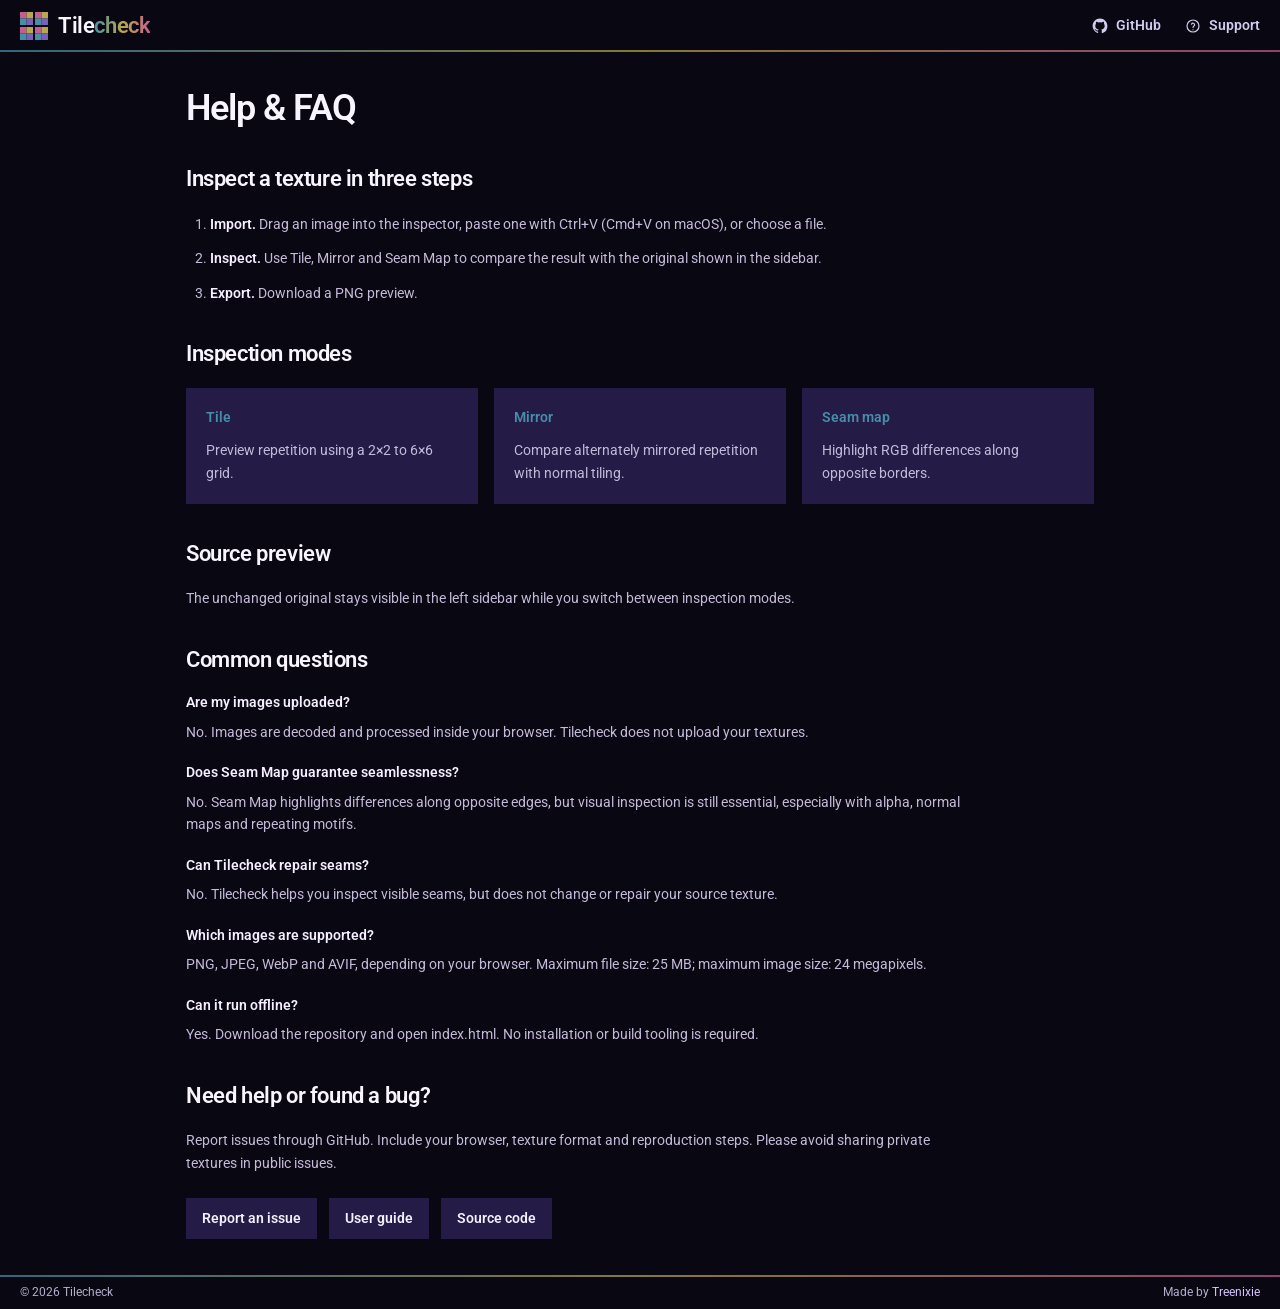
==== commit 06f2bcae: "style(tilecheck): unify darker accent colors across site" ====
--- a/help.html
+++ b/help.html
@@ -4,13 +4,13 @@
 <meta charset="UTF-8"><meta name="viewport" content="width=device-width, initial-scale=1.0">
 <meta name="description" content="Tilecheck user help, FAQ and support.">
 <meta name="theme-color" content="#0d0b1d">
-<link rel="icon" type="image/svg+xml" href="./assets/logo.svg?v=2" />
+<link rel="icon" type="image/svg+xml" href="./assets/logo.svg" />
 <link rel="stylesheet" href="https://fonts.googleapis.com/css2?family=Roboto:wght@400;600&display=swap" />
-<link rel="stylesheet" href="./assets/styles.css?v=73">
+<link rel="stylesheet" href="./assets/styles.css">
 <title>Help & FAQ — Tilecheck</title>
 </head>
 <body class="help-page"><div class="app">
-<header class="topbar"><a class="brand" href="./index.html" aria-label="Tilecheck home"><img class="brand-mark" src="./assets/logo.svg?v=2" width="36" height="36" alt="" aria-hidden="true" /><span>Tile<span class="brand-accent">check</span></span></a><nav class="header-nav" aria-label="Site navigation"><a class="header-nav-link" href="https://github.com/Treenixie/Tilecheck" target="_blank" rel="noopener noreferrer"><svg class="nav-icon" viewBox="0 0 24 24" fill="currentColor" aria-hidden="true"><path d="M12 .9C5.87.9.9 5.87.9 12c0 4.9 3.18 9.06 7.59 10.53.56.1.77-.24.77-.54 0-.27-.01-.97-.02-1.9-3.09.67-3.74-1.31-3.74-1.31-.5-1.28-1.23-1.62-1.23-1.62-1.01-.69.08-.68.08-.68 1.11.08 1.7 1.14 1.7 1.14.99 1.7 2.59 1.21 3.22.93.1-.72.39-1.21.71-1.49-2.47-.28-5.07-1.23-5.07-5.5 0-1.22.43-2.21 1.14-2.99-.12-.28-.5-1.41.11-2.94 0 0 .93-.3 3.04 1.14a10.6 10.6 0 0 1 5.53 0c2.12-1.44 3.04-1.14 3.04-1.14.61 1.53.23 2.66.11 2.94.71.78 1.13 1.77 1.13 2.99 0 4.28-2.61 5.21-5.09 5.49.4.35.76 1.03.76 2.08 0 1.5-.01 2.71-.01 3.08 0 .3.21.65.78.54A11.1 11.1 0 0 0 23.1 12C23.1 5.87 18.13.9 12 .9Z"/></svg><span>GitHub</span></a><a class="header-nav-link" href="./help.html" aria-current="page"><svg class="nav-icon" viewBox="0 0 24 24" fill="none" stroke="currentColor" stroke-width="1.8" stroke-linecap="round" stroke-linejoin="round" aria-hidden="true"><circle cx="12" cy="12" r="9"/><path d="M9.8 9.3a2.4 2.4 0 0 1 4.6 1c0 1.6-2.4 2.1-2.4 3.8"/><path d="M12 17.7h.01"/></svg><span>Support</span></a></nav></header>
+<header class="topbar"><a class="brand" href="./index.html" aria-label="Tilecheck home"><img class="brand-mark" src="./assets/logo.svg" width="36" height="36" alt="" aria-hidden="true" /><span>Tile<span class="brand-accent">check</span></span></a><nav class="header-nav" aria-label="Site navigation"><a class="header-nav-link" href="https://github.com/Treenixie/Tilecheck" target="_blank" rel="noopener noreferrer"><svg class="nav-icon" viewBox="0 0 24 24" fill="currentColor" aria-hidden="true"><path d="M12 .9C5.87.9.9 5.87.9 12c0 4.9 3.18 9.06 7.59 10.53.56.1.77-.24.77-.54 0-.27-.01-.97-.02-1.9-3.09.67-3.74-1.31-3.74-1.31-.5-1.28-1.23-1.62-1.23-1.62-1.01-.69.08-.68.08-.68 1.11.08 1.7 1.14 1.7 1.14.99 1.7 2.59 1.21 3.22.93.1-.72.39-1.21.71-1.49-2.47-.28-5.07-1.23-5.07-5.5 0-1.22.43-2.21 1.14-2.99-.12-.28-.5-1.41.11-2.94 0 0 .93-.3 3.04 1.14a10.6 10.6 0 0 1 5.53 0c2.12-1.44 3.04-1.14 3.04-1.14.61 1.53.23 2.66.11 2.94.71.78 1.13 1.77 1.13 2.99 0 4.28-2.61 5.21-5.09 5.49.4.35.76 1.03.76 2.08 0 1.5-.01 2.71-.01 3.08 0 .3.21.65.78.54A11.1 11.1 0 0 0 23.1 12C23.1 5.87 18.13.9 12 .9Z"/></svg><span>GitHub</span></a><a class="header-nav-link" href="./help.html" aria-current="page"><svg class="nav-icon" viewBox="0 0 24 24" fill="none" stroke="currentColor" stroke-width="1.8" stroke-linecap="round" stroke-linejoin="round" aria-hidden="true"><circle cx="12" cy="12" r="9"/><path d="M9.8 9.3a2.4 2.4 0 0 1 4.6 1c0 1.6-2.4 2.1-2.4 3.8"/><path d="M12 17.7h.01"/></svg><span>Support</span></a></nav></header>
 <main class="help-main">
 <section class="help-heading"><h1>Help & FAQ</h1></section>
 <section class="help-section"><h2>Inspect a texture in three steps</h2><ol class="help-steps"><li><strong>Import.</strong> Drag an image into the inspector, paste one with Ctrl+V (Cmd+V on macOS), or choose a file.</li><li><strong>Inspect.</strong> Use Tile, Mirror and Seam Map to compare the result with the original shown in the sidebar.</li><li><strong>Export.</strong> Download a PNG preview.</li></ol></section>
--- a/assets/styles.css
+++ b/assets/styles.css
@@ -441,7 +441,7 @@
 .brand { color: #f8f5ff; }
 .brand-accent { color: #b8a5ff; }
 .header-nav-link { color: #d1cbee; transition: color .18s ease; }
-.header-nav-link:hover, .author-link:hover { color: #ff87d1; }
+.header-nav-link:hover, .author-link:hover { color: #C35E8F; }
 .sidebar {
   background: linear-gradient(165deg, #191633 0%, #14132a 74%);
   border-color: #383256;
@@ -479,7 +479,7 @@
 .file-graphic { color: #c2b8ff; background: #2c2655; }
 #fileDetails, .file-copy span, .range-ticks { color: #bcb4d6; }
 .text-button { color: #fff; }
-.text-button:hover { color: #f78ad1; }
+.text-button:hover { color: #C35E8F; }
 .control-title output { color: #fff; }
 input[type="range"] { background: var(--tile-violet); }
 /* Solid slider knobs without inner borders or hairline outlines. */
@@ -689,7 +689,7 @@
 .sidebar-mode-tabs .mode-tabs { width: 100%; display: flex; gap: 5px; overflow: visible; border: 0; }
 .sidebar-mode-tabs .mode-tab { flex: 1 1 auto; min-width: 0; padding: 10px 5px 9px; gap: 5px; font-size: 12px; letter-spacing: 0; }
 .sidebar-mode-tabs .tab-icon, .sidebar-mode-tabs .tab-icon svg { width: 15px; height: 15px; }
-.sidebar-mode-tabs .mode-tab:hover, .sidebar-mode-tabs .mode-tab.active:hover, .text-button:hover { color: #ff87d1; }
+.sidebar-mode-tabs .mode-tab:hover, .sidebar-mode-tabs .mode-tab.active:hover, .text-button:hover { color: #C35E8F; }
 .text-button:hover, .text-button:disabled { text-decoration: none; }
 .text-button:disabled { opacity: .4; }
 .file-summary { margin: 0 0 20px; padding: 0; }
@@ -726,7 +726,7 @@
   border: 1px solid #6961ba; background: linear-gradient(135deg, #294494, #4d2a88);
   color: #c6d8ff;
 }
-.viewer-empty-trigger:hover { color: #ff87d1; border-color: #ff87d1; }
+.viewer-empty-trigger:hover { color: #C35E8F; border-color: #C35E8F; }
 .viewer-empty-trigger svg { display: block; }
 .viewer.is-dragging { outline: 2px dashed #aa91ff; outline-offset: -3px; }
 .source-preview-frame {
@@ -959,7 +959,7 @@
 }
 #viewerChooseBtn:is(:hover, :focus-visible) {
   background: #393066;
-  color: #ff87d1;
+  color: #C35E8F;
 }
 #viewerChooseBtn::before { content: none; }
 #viewerChooseBtn svg { width: 22px; height: 22px; }
@@ -1029,8 +1029,8 @@
 /* Restore the original single multicolor edge lines at both ends.
    Match only the vertical separator between footer labels to footer text. */
 :root {
-  --tile-violet: #ad78ff;
-  --ui-hover: #fb4d95;
+  --tile-violet: #478EA9;
+  --ui-hover: #C35E8F;
   --edge-gradient: linear-gradient(90deg, #1747e9 0%, #8153ef 60%, #f33cab 100%);
 }
 .topbar::after {
@@ -1103,14 +1103,14 @@
   --surface: #15112F;
   --line: #352B50;
   --text: #F5F0FF;
-  --accent: #81DFF3;
-  --accent-dark: #65CDE8;
-  --tile-violet: #81DFF3;
-  --action-accent: #81DFF3;
-  --ui-hover: #F59BCC;
+  --accent: #478EA9;
+  --accent-dark: #397F96;
+  --tile-violet: #478EA9;
+  --action-accent: #478EA9;
+  --ui-hover: #C35E8F;
   --checker-dark: #120F20;
   --checker-light: #1D1733;
-  --edge-gradient: linear-gradient(90deg, #81DFF3 0%, #F4EB8A 50%, #F59BCC 100%);
+  --edge-gradient: linear-gradient(90deg, #478EA9 0%, #B8A84D 50%, #C35E8F 100%);
 }
 html, body, .app, .workspace { background: var(--bg); color: var(--text); }
 .topbar, .footer { background: var(--bg); }
@@ -1122,25 +1122,25 @@
 .help-page, .help-page .topbar, .help-main { background: var(--bg); }
 .help-tile { background: #241B46; box-shadow: none; }
 .help-tile:nth-child(2), .help-tile:nth-child(3) { box-shadow: none; }
-.help-tile strong { color: #81DFF3; }
+.help-tile strong { color: #478EA9; }
 .help-actions .button-outline { background: #241B46; color: #F5F0FF; }
-.file-graphic { background: #241B46; color: #81DFF3; }
+.file-graphic { background: #241B46; color: #478EA9; }
 #fileDetails, .file-copy span, .range-ticks { color: #C5BCE0; }
-.control-title output { color: #F4EB8A; }
+.control-title output { color: #B8A84D; }
 .source-preview-title { color: #DCD3EF; }
-.sidebar-mode-tabs .mode-tab.active { color: #81DFF3; border-bottom-color: #81DFF3; }
-.sidebar-mode-tabs .mode-tab:not(:disabled):hover { color: #F59BCC; }
-input[type="range"] { background: #81DFF3; }
-input[type="range"]::-webkit-slider-thumb { background: #F59BCC; }
-input[type="range"]::-moz-range-thumb { background: #F59BCC; }
+.sidebar-mode-tabs .mode-tab.active { color: #478EA9; border-bottom-color: #478EA9; }
+.sidebar-mode-tabs .mode-tab:not(:disabled):hover { color: #C35E8F; }
+input[type="range"] { background: #478EA9; }
+input[type="range"]::-webkit-slider-thumb { background: #C35E8F; }
+input[type="range"]::-moz-range-thumb { background: #C35E8F; }
 .toggle { background: #302846; }
 .toggle::after { background: #DCD3EF; }
-.toggle-row input:checked + .toggle { background: #81DFF3; }
-.toggle-row input:checked + .toggle::after { background: #F4EB8A; }
+.toggle-row input:checked + .toggle { background: #478EA9; }
+.toggle-row input:checked + .toggle::after { background: #090711; }
 .sidebar-export .button-primary,
 .sidebar-export .button-primary:hover:not(:disabled),
 .sidebar-export .button-primary:focus-visible:not(:disabled) {
-  background: linear-gradient(105deg, #81DFF3 0%, #F4EB8A 52%, #F59BCC 100%);
+  background: linear-gradient(105deg, #478EA9 0%, #B8A84D 52%, #C35E8F 100%);
   color: #15112F;
   border: 0;
   box-shadow: none;
@@ -1151,19 +1151,19 @@
 .sidebar-export .button-primary:focus-visible:not(:disabled) { filter: brightness(1.06); }
 .viewer-empty-trigger, #viewerChooseBtn {
   background: #241B46;
-  color: #81DFF3;
-}
-#viewerChooseBtn:is(:hover, :focus-visible) { background: #30254D; color: #F59BCC; }
+  color: #478EA9;
+}
+#viewerChooseBtn:is(:hover, :focus-visible) { background: #30254D; color: #C35E8F; }
 .mode-tab:hover:not(:disabled), .text-button:hover:not(:disabled),
-.topbar .header-nav-link:hover, .footer .author-link:hover { color: #F59BCC; }
+.topbar .header-nav-link:hover, .footer .author-link:hover { color: #C35E8F; }
 #viewer > #toast { background: #241B46; color: #F5F0FF; }
 
 /* Pastel wordmark coordinates with the original four-quadrant Tilecheck symbol. */
 .topbar .brand-accent {
-  background: linear-gradient(95deg, #81DFF3 0%, #F4EB8A 52%, #F59BCC 100%);
+  background: linear-gradient(95deg, #478EA9 0%, #B8A84D 52%, #C35E8F 100%);
   -webkit-background-clip: text;
   background-clip: text;
-  color: #F59BCC;
+  color: #C35E8F;
   -webkit-text-fill-color: transparent;
 }
 .topbar .brand:hover .brand-accent { filter: brightness(1.08); }
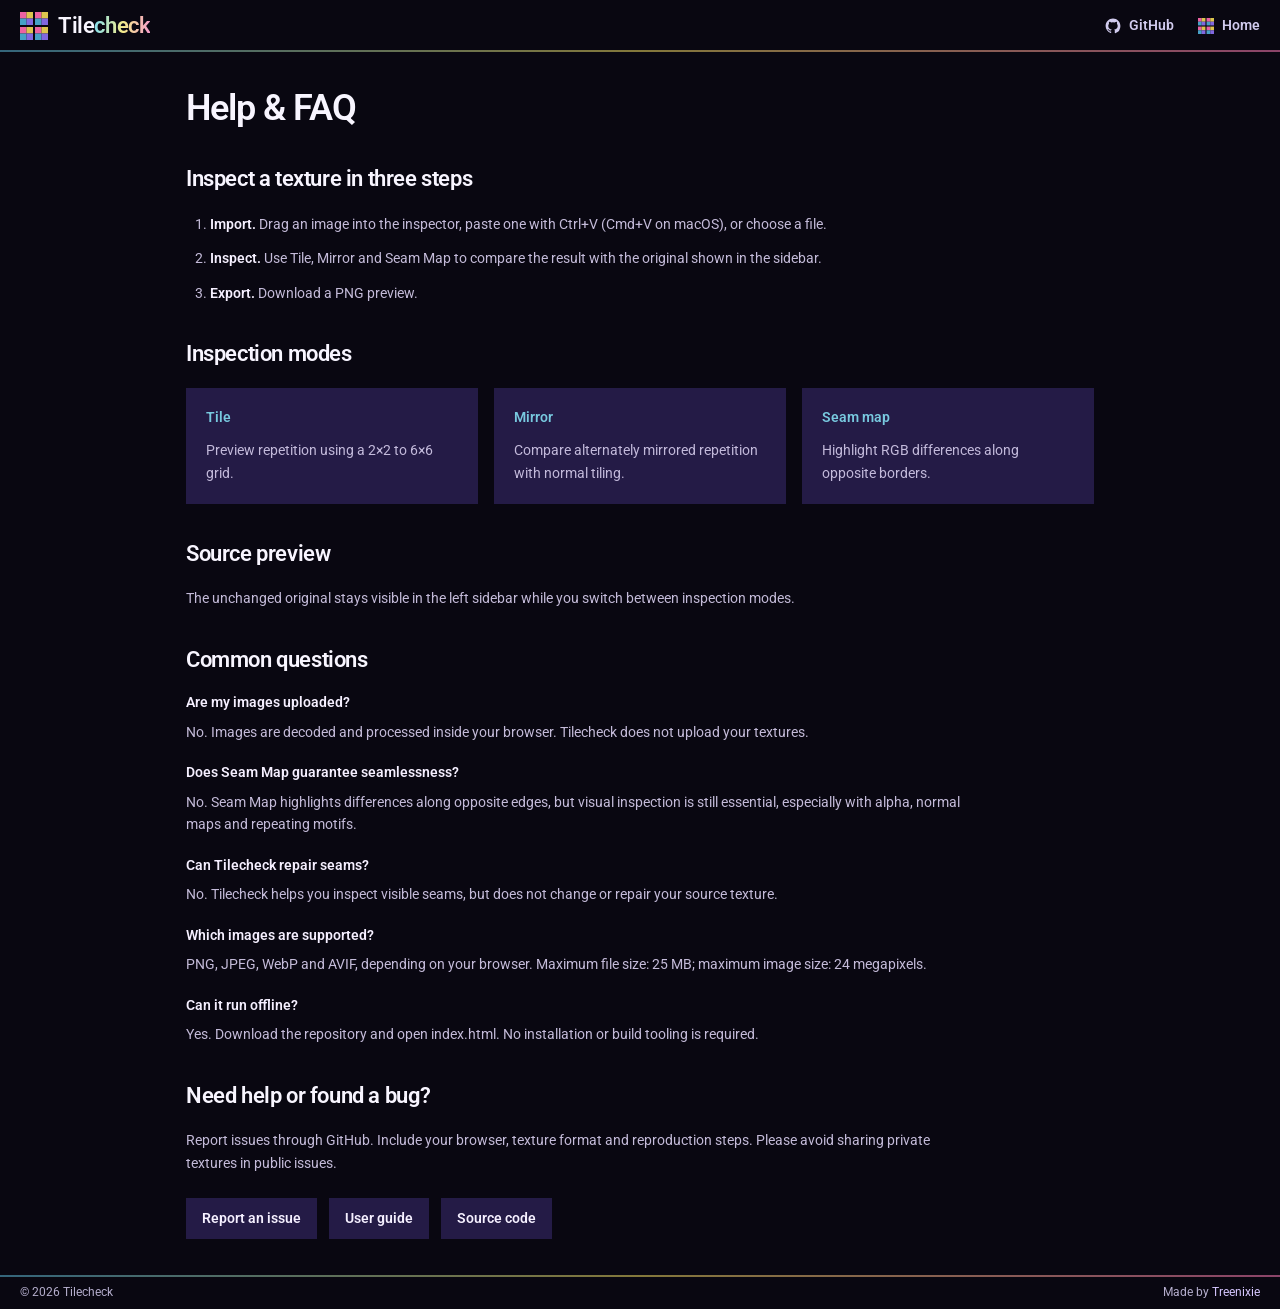
==== commit 12bf5027: "style(tilecheck): add branded Home link to Help navigation" ====
--- a/help.html
+++ b/help.html
@@ -10,7 +10,7 @@
 <title>Help & FAQ — Tilecheck</title>
 </head>
 <body class="help-page"><div class="app">
-<header class="topbar"><a class="brand" href="./index.html" aria-label="Tilecheck home"><img class="brand-mark" src="./assets/logo.svg" width="36" height="36" alt="" aria-hidden="true" /><span>Tile<span class="brand-accent">check</span></span></a><nav class="header-nav" aria-label="Site navigation"><a class="header-nav-link" href="https://github.com/Treenixie/Tilecheck" target="_blank" rel="noopener noreferrer"><svg class="nav-icon" viewBox="0 0 24 24" fill="currentColor" aria-hidden="true"><path d="M12 .9C5.87.9.9 5.87.9 12c0 4.9 3.18 9.06 7.59 10.53.56.1.77-.24.77-.54 0-.27-.01-.97-.02-1.9-3.09.67-3.74-1.31-3.74-1.31-.5-1.28-1.23-1.62-1.23-1.62-1.01-.69.08-.68.08-.68 1.11.08 1.7 1.14 1.7 1.14.99 1.7 2.59 1.21 3.22.93.1-.72.39-1.21.71-1.49-2.47-.28-5.07-1.23-5.07-5.5 0-1.22.43-2.21 1.14-2.99-.12-.28-.5-1.41.11-2.94 0 0 .93-.3 3.04 1.14a10.6 10.6 0 0 1 5.53 0c2.12-1.44 3.04-1.14 3.04-1.14.61 1.53.23 2.66.11 2.94.71.78 1.13 1.77 1.13 2.99 0 4.28-2.61 5.21-5.09 5.49.4.35.76 1.03.76 2.08 0 1.5-.01 2.71-.01 3.08 0 .3.21.65.78.54A11.1 11.1 0 0 0 23.1 12C23.1 5.87 18.13.9 12 .9Z"/></svg><span>GitHub</span></a><a class="header-nav-link" href="./help.html" aria-current="page"><svg class="nav-icon" viewBox="0 0 24 24" fill="none" stroke="currentColor" stroke-width="1.8" stroke-linecap="round" stroke-linejoin="round" aria-hidden="true"><circle cx="12" cy="12" r="9"/><path d="M9.8 9.3a2.4 2.4 0 0 1 4.6 1c0 1.6-2.4 2.1-2.4 3.8"/><path d="M12 17.7h.01"/></svg><span>Support</span></a></nav></header>
+<header class="topbar"><a class="brand" href="./index.html" aria-label="Tilecheck home"><img class="brand-mark" src="./assets/logo.svg" width="36" height="36" alt="" aria-hidden="true" /><span>Tile<span class="brand-accent">check</span></span></a><nav class="header-nav" aria-label="Site navigation"><a class="header-nav-link" href="https://github.com/Treenixie/Tilecheck" target="_blank" rel="noopener noreferrer"><svg class="nav-icon" viewBox="0 0 24 24" fill="currentColor" aria-hidden="true"><path d="M12 .9C5.87.9.9 5.87.9 12c0 4.9 3.18 9.06 7.59 10.53.56.1.77-.24.77-.54 0-.27-.01-.97-.02-1.9-3.09.67-3.74-1.31-3.74-1.31-.5-1.28-1.23-1.62-1.23-1.62-1.01-.69.08-.68.08-.68 1.11.08 1.7 1.14 1.7 1.14.99 1.7 2.59 1.21 3.22.93.1-.72.39-1.21.71-1.49-2.47-.28-5.07-1.23-5.07-5.5 0-1.22.43-2.21 1.14-2.99-.12-.28-.5-1.41.11-2.94 0 0 .93-.3 3.04 1.14a10.6 10.6 0 0 1 5.53 0c2.12-1.44 3.04-1.14 3.04-1.14.61 1.53.23 2.66.11 2.94.71.78 1.13 1.77 1.13 2.99 0 4.28-2.61 5.21-5.09 5.49.4.35.76 1.03.76 2.08 0 1.5-.01 2.71-.01 3.08 0 .3.21.65.78.54A11.1 11.1 0 0 0 23.1 12C23.1 5.87 18.13.9 12 .9Z"/></svg><span>GitHub</span></a><a class="header-nav-link" href="./index.html" aria-label="Go to Tilecheck home"><img class="nav-icon" src="./assets/logo.svg" width="16" height="16" alt="" aria-hidden="true" /><span>Home</span></a></nav></header>
 <main class="help-main">
 <section class="help-heading"><h1>Help & FAQ</h1></section>
 <section class="help-section"><h2>Inspect a texture in three steps</h2><ol class="help-steps"><li><strong>Import.</strong> Drag an image into the inspector, paste one with Ctrl+V (Cmd+V on macOS), or choose a file.</li><li><strong>Inspect.</strong> Use Tile, Mirror and Seam Map to compare the result with the original shown in the sidebar.</li><li><strong>Export.</strong> Download a PNG preview.</li></ol></section>
--- a/assets/styles.css
+++ b/assets/styles.css
@@ -441,7 +441,7 @@
 .brand { color: #f8f5ff; }
 .brand-accent { color: #b8a5ff; }
 .header-nav-link { color: #d1cbee; transition: color .18s ease; }
-.header-nav-link:hover, .author-link:hover { color: #C35E8F; }
+.header-nav-link:hover, .author-link:hover { color: #F59BCC; }
 .sidebar {
   background: linear-gradient(165deg, #191633 0%, #14132a 74%);
   border-color: #383256;
@@ -479,7 +479,7 @@
 .file-graphic { color: #c2b8ff; background: #2c2655; }
 #fileDetails, .file-copy span, .range-ticks { color: #bcb4d6; }
 .text-button { color: #fff; }
-.text-button:hover { color: #C35E8F; }
+.text-button:hover { color: #F59BCC; }
 .control-title output { color: #fff; }
 input[type="range"] { background: var(--tile-violet); }
 /* Solid slider knobs without inner borders or hairline outlines. */
@@ -689,7 +689,7 @@
 .sidebar-mode-tabs .mode-tabs { width: 100%; display: flex; gap: 5px; overflow: visible; border: 0; }
 .sidebar-mode-tabs .mode-tab { flex: 1 1 auto; min-width: 0; padding: 10px 5px 9px; gap: 5px; font-size: 12px; letter-spacing: 0; }
 .sidebar-mode-tabs .tab-icon, .sidebar-mode-tabs .tab-icon svg { width: 15px; height: 15px; }
-.sidebar-mode-tabs .mode-tab:hover, .sidebar-mode-tabs .mode-tab.active:hover, .text-button:hover { color: #C35E8F; }
+.sidebar-mode-tabs .mode-tab:hover, .sidebar-mode-tabs .mode-tab.active:hover, .text-button:hover { color: #F59BCC; }
 .text-button:hover, .text-button:disabled { text-decoration: none; }
 .text-button:disabled { opacity: .4; }
 .file-summary { margin: 0 0 20px; padding: 0; }
@@ -726,7 +726,7 @@
   border: 1px solid #6961ba; background: linear-gradient(135deg, #294494, #4d2a88);
   color: #c6d8ff;
 }
-.viewer-empty-trigger:hover { color: #C35E8F; border-color: #C35E8F; }
+.viewer-empty-trigger:hover { color: #F59BCC; border-color: #F59BCC; }
 .viewer-empty-trigger svg { display: block; }
 .viewer.is-dragging { outline: 2px dashed #aa91ff; outline-offset: -3px; }
 .source-preview-frame {
@@ -959,7 +959,7 @@
 }
 #viewerChooseBtn:is(:hover, :focus-visible) {
   background: #393066;
-  color: #C35E8F;
+  color: #F59BCC;
 }
 #viewerChooseBtn::before { content: none; }
 #viewerChooseBtn svg { width: 22px; height: 22px; }
@@ -1030,7 +1030,7 @@
    Match only the vertical separator between footer labels to footer text. */
 :root {
   --tile-violet: #478EA9;
-  --ui-hover: #C35E8F;
+  --ui-hover: #F59BCC;
   --edge-gradient: linear-gradient(90deg, #1747e9 0%, #8153ef 60%, #f33cab 100%);
 }
 .topbar::after {
@@ -1103,11 +1103,11 @@
   --surface: #15112F;
   --line: #352B50;
   --text: #F5F0FF;
-  --accent: #478EA9;
-  --accent-dark: #397F96;
-  --tile-violet: #478EA9;
-  --action-accent: #478EA9;
-  --ui-hover: #C35E8F;
+  --accent: #78C9DF;
+  --accent-dark: #478EA9;
+  --tile-violet: #81DFF3;
+  --action-accent: #81DFF3;
+  --ui-hover: #F59BCC;
   --checker-dark: #120F20;
   --checker-light: #1D1733;
   --edge-gradient: linear-gradient(90deg, #478EA9 0%, #B8A84D 50%, #C35E8F 100%);
@@ -1122,20 +1122,20 @@
 .help-page, .help-page .topbar, .help-main { background: var(--bg); }
 .help-tile { background: #241B46; box-shadow: none; }
 .help-tile:nth-child(2), .help-tile:nth-child(3) { box-shadow: none; }
-.help-tile strong { color: #478EA9; }
+.help-tile strong { color: #78C9DF; }
 .help-actions .button-outline { background: #241B46; color: #F5F0FF; }
-.file-graphic { background: #241B46; color: #478EA9; }
+.file-graphic { background: #241B46; color: #78C9DF; }
 #fileDetails, .file-copy span, .range-ticks { color: #C5BCE0; }
-.control-title output { color: #B8A84D; }
+.control-title output { color: #DFD172; }
 .source-preview-title { color: #DCD3EF; }
-.sidebar-mode-tabs .mode-tab.active { color: #478EA9; border-bottom-color: #478EA9; }
-.sidebar-mode-tabs .mode-tab:not(:disabled):hover { color: #C35E8F; }
-input[type="range"] { background: #478EA9; }
-input[type="range"]::-webkit-slider-thumb { background: #C35E8F; }
-input[type="range"]::-moz-range-thumb { background: #C35E8F; }
+.sidebar-mode-tabs .mode-tab.active { color: #78C9DF; border-bottom-color: #78C9DF; }
+.sidebar-mode-tabs .mode-tab:not(:disabled):hover { color: #F59BCC; }
+input[type="range"] { background: #81DFF3; }
+input[type="range"]::-webkit-slider-thumb { background: #F59BCC; }
+input[type="range"]::-moz-range-thumb { background: #F59BCC; }
 .toggle { background: #302846; }
 .toggle::after { background: #DCD3EF; }
-.toggle-row input:checked + .toggle { background: #478EA9; }
+.toggle-row input:checked + .toggle { background: #81DFF3; }
 .toggle-row input:checked + .toggle::after { background: #090711; }
 .sidebar-export .button-primary,
 .sidebar-export .button-primary:hover:not(:disabled),
@@ -1148,22 +1148,22 @@
 }
 .sidebar-export .button-primary { transition: filter .18s ease; }
 .sidebar-export .button-primary:hover:not(:disabled),
-.sidebar-export .button-primary:focus-visible:not(:disabled) { filter: brightness(1.06); }
+.sidebar-export .button-primary:focus-visible:not(:disabled) { filter: brightness(1.35); }
 .viewer-empty-trigger, #viewerChooseBtn {
   background: #241B46;
-  color: #478EA9;
-}
-#viewerChooseBtn:is(:hover, :focus-visible) { background: #30254D; color: #C35E8F; }
+  color: #78C9DF;
+}
+#viewerChooseBtn:is(:hover, :focus-visible) { background: #30254D; color: #F59BCC; }
 .mode-tab:hover:not(:disabled), .text-button:hover:not(:disabled),
-.topbar .header-nav-link:hover, .footer .author-link:hover { color: #C35E8F; }
+.topbar .header-nav-link:hover, .footer .author-link:hover { color: #F59BCC; }
 #viewer > #toast { background: #241B46; color: #F5F0FF; }
 
 /* Pastel wordmark coordinates with the original four-quadrant Tilecheck symbol. */
 .topbar .brand-accent {
-  background: linear-gradient(95deg, #478EA9 0%, #B8A84D 52%, #C35E8F 100%);
+  background: linear-gradient(95deg, #81DFF3 0%, #F4EB8A 52%, #F59BCC 100%);
   -webkit-background-clip: text;
   background-clip: text;
-  color: #C35E8F;
+  color: #F59BCC;
   -webkit-text-fill-color: transparent;
 }
 .topbar .brand:hover .brand-accent { filter: brightness(1.08); }
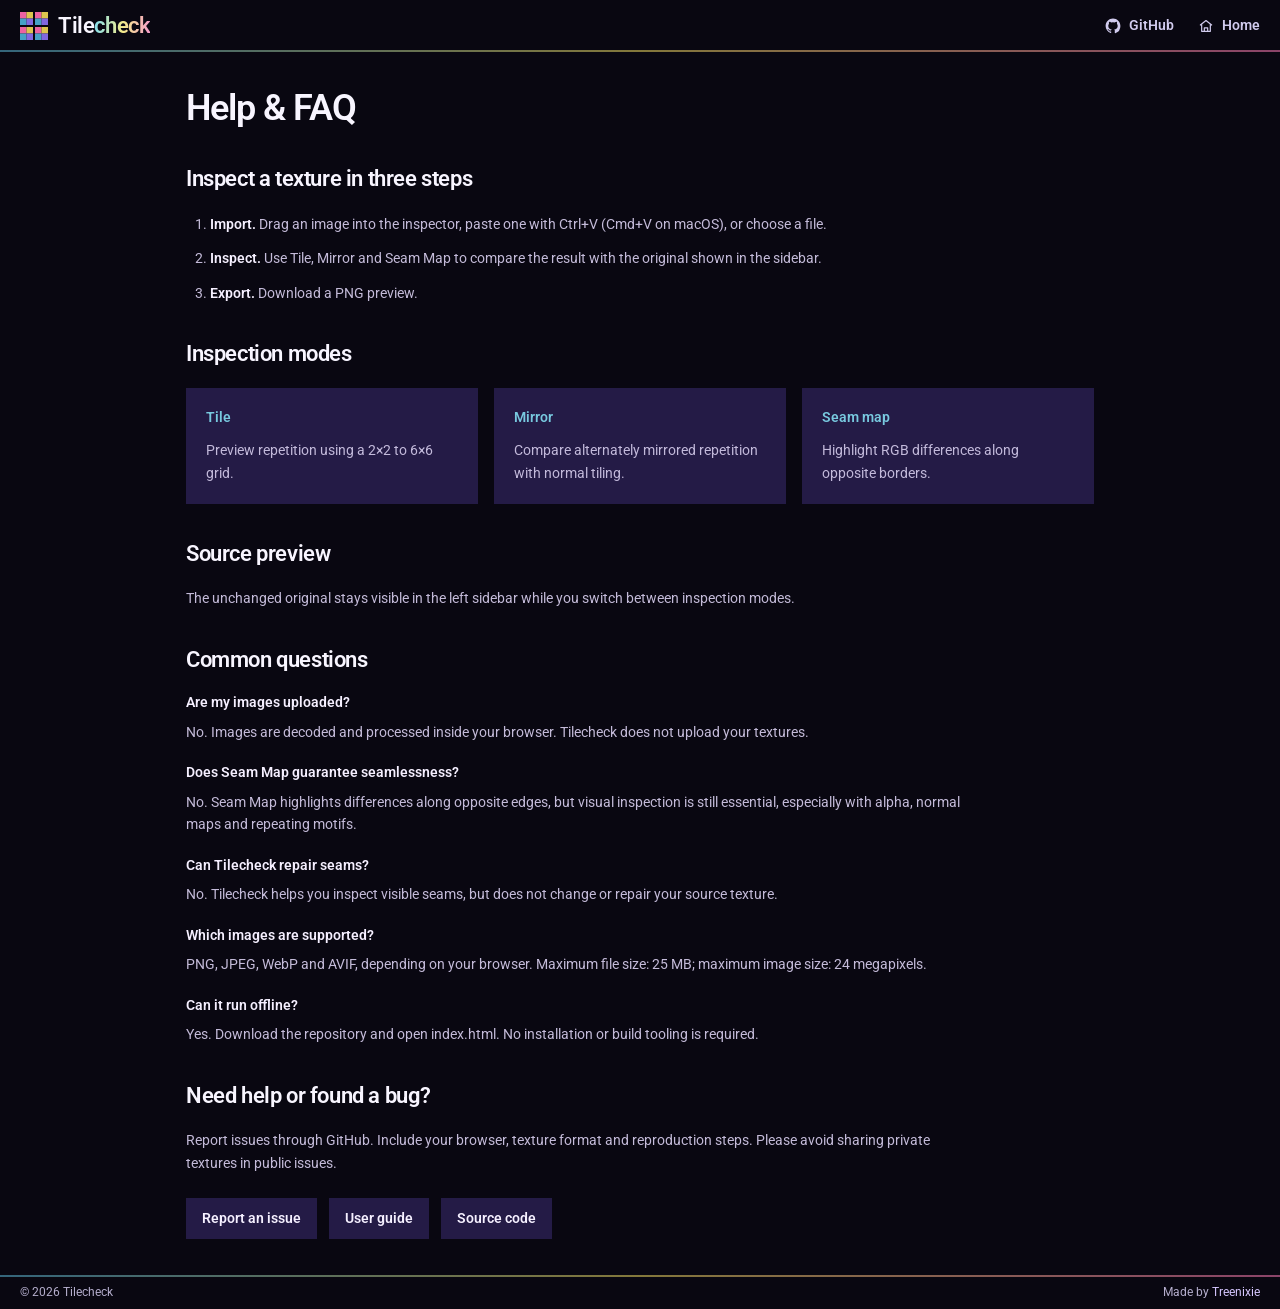
==== commit 05c26a6e: "style(tilecheck): use outline Home icon in help navigation" ====
--- a/help.html
+++ b/help.html
@@ -10,7 +10,7 @@
 <title>Help & FAQ — Tilecheck</title>
 </head>
 <body class="help-page"><div class="app">
-<header class="topbar"><a class="brand" href="./index.html" aria-label="Tilecheck home"><img class="brand-mark" src="./assets/logo.svg" width="36" height="36" alt="" aria-hidden="true" /><span>Tile<span class="brand-accent">check</span></span></a><nav class="header-nav" aria-label="Site navigation"><a class="header-nav-link" href="https://github.com/Treenixie/Tilecheck" target="_blank" rel="noopener noreferrer"><svg class="nav-icon" viewBox="0 0 24 24" fill="currentColor" aria-hidden="true"><path d="M12 .9C5.87.9.9 5.87.9 12c0 4.9 3.18 9.06 7.59 10.53.56.1.77-.24.77-.54 0-.27-.01-.97-.02-1.9-3.09.67-3.74-1.31-3.74-1.31-.5-1.28-1.23-1.62-1.23-1.62-1.01-.69.08-.68.08-.68 1.11.08 1.7 1.14 1.7 1.14.99 1.7 2.59 1.21 3.22.93.1-.72.39-1.21.71-1.49-2.47-.28-5.07-1.23-5.07-5.5 0-1.22.43-2.21 1.14-2.99-.12-.28-.5-1.41.11-2.94 0 0 .93-.3 3.04 1.14a10.6 10.6 0 0 1 5.53 0c2.12-1.44 3.04-1.14 3.04-1.14.61 1.53.23 2.66.11 2.94.71.78 1.13 1.77 1.13 2.99 0 4.28-2.61 5.21-5.09 5.49.4.35.76 1.03.76 2.08 0 1.5-.01 2.71-.01 3.08 0 .3.21.65.78.54A11.1 11.1 0 0 0 23.1 12C23.1 5.87 18.13.9 12 .9Z"/></svg><span>GitHub</span></a><a class="header-nav-link" href="./index.html" aria-label="Go to Tilecheck home"><img class="nav-icon" src="./assets/logo.svg" width="16" height="16" alt="" aria-hidden="true" /><span>Home</span></a></nav></header>
+<header class="topbar"><a class="brand" href="./index.html" aria-label="Tilecheck home"><img class="brand-mark" src="./assets/logo.svg" width="36" height="36" alt="" aria-hidden="true" /><span>Tile<span class="brand-accent">check</span></span></a><nav class="header-nav" aria-label="Site navigation"><a class="header-nav-link" href="https://github.com/Treenixie/Tilecheck" target="_blank" rel="noopener noreferrer"><svg class="nav-icon" viewBox="0 0 24 24" fill="currentColor" aria-hidden="true"><path d="M12 .9C5.87.9.9 5.87.9 12c0 4.9 3.18 9.06 7.59 10.53.56.1.77-.24.77-.54 0-.27-.01-.97-.02-1.9-3.09.67-3.74-1.31-3.74-1.31-.5-1.28-1.23-1.62-1.23-1.62-1.01-.69.08-.68.08-.68 1.11.08 1.7 1.14 1.7 1.14.99 1.7 2.59 1.21 3.22.93.1-.72.39-1.21.71-1.49-2.47-.28-5.07-1.23-5.07-5.5 0-1.22.43-2.21 1.14-2.99-.12-.28-.5-1.41.11-2.94 0 0 .93-.3 3.04 1.14a10.6 10.6 0 0 1 5.53 0c2.12-1.44 3.04-1.14 3.04-1.14.61 1.53.23 2.66.11 2.94.71.78 1.13 1.77 1.13 2.99 0 4.28-2.61 5.21-5.09 5.49.4.35.76 1.03.76 2.08 0 1.5-.01 2.71-.01 3.08 0 .3.21.65.78.54A11.1 11.1 0 0 0 23.1 12C23.1 5.87 18.13.9 12 .9Z"/></svg><span>GitHub</span></a><a class="header-nav-link" href="./index.html" aria-label="Go to Tilecheck home"><svg class="nav-icon" viewBox="0 0 24 24" fill="none" stroke="currentColor" stroke-width="1.8" stroke-linecap="round" stroke-linejoin="round" aria-hidden="true"><path d="M3.5 10.5 12 3.8l8.5 6.7"/><path d="M5.5 9.8V20h13V9.8"/><path d="M9.5 20v-5.2h5V20"/></svg><span>Home</span></a></nav></header>
 <main class="help-main">
 <section class="help-heading"><h1>Help & FAQ</h1></section>
 <section class="help-section"><h2>Inspect a texture in three steps</h2><ol class="help-steps"><li><strong>Import.</strong> Drag an image into the inspector, paste one with Ctrl+V (Cmd+V on macOS), or choose a file.</li><li><strong>Inspect.</strong> Use Tile, Mirror and Seam Map to compare the result with the original shown in the sidebar.</li><li><strong>Export.</strong> Download a PNG preview.</li></ol></section>
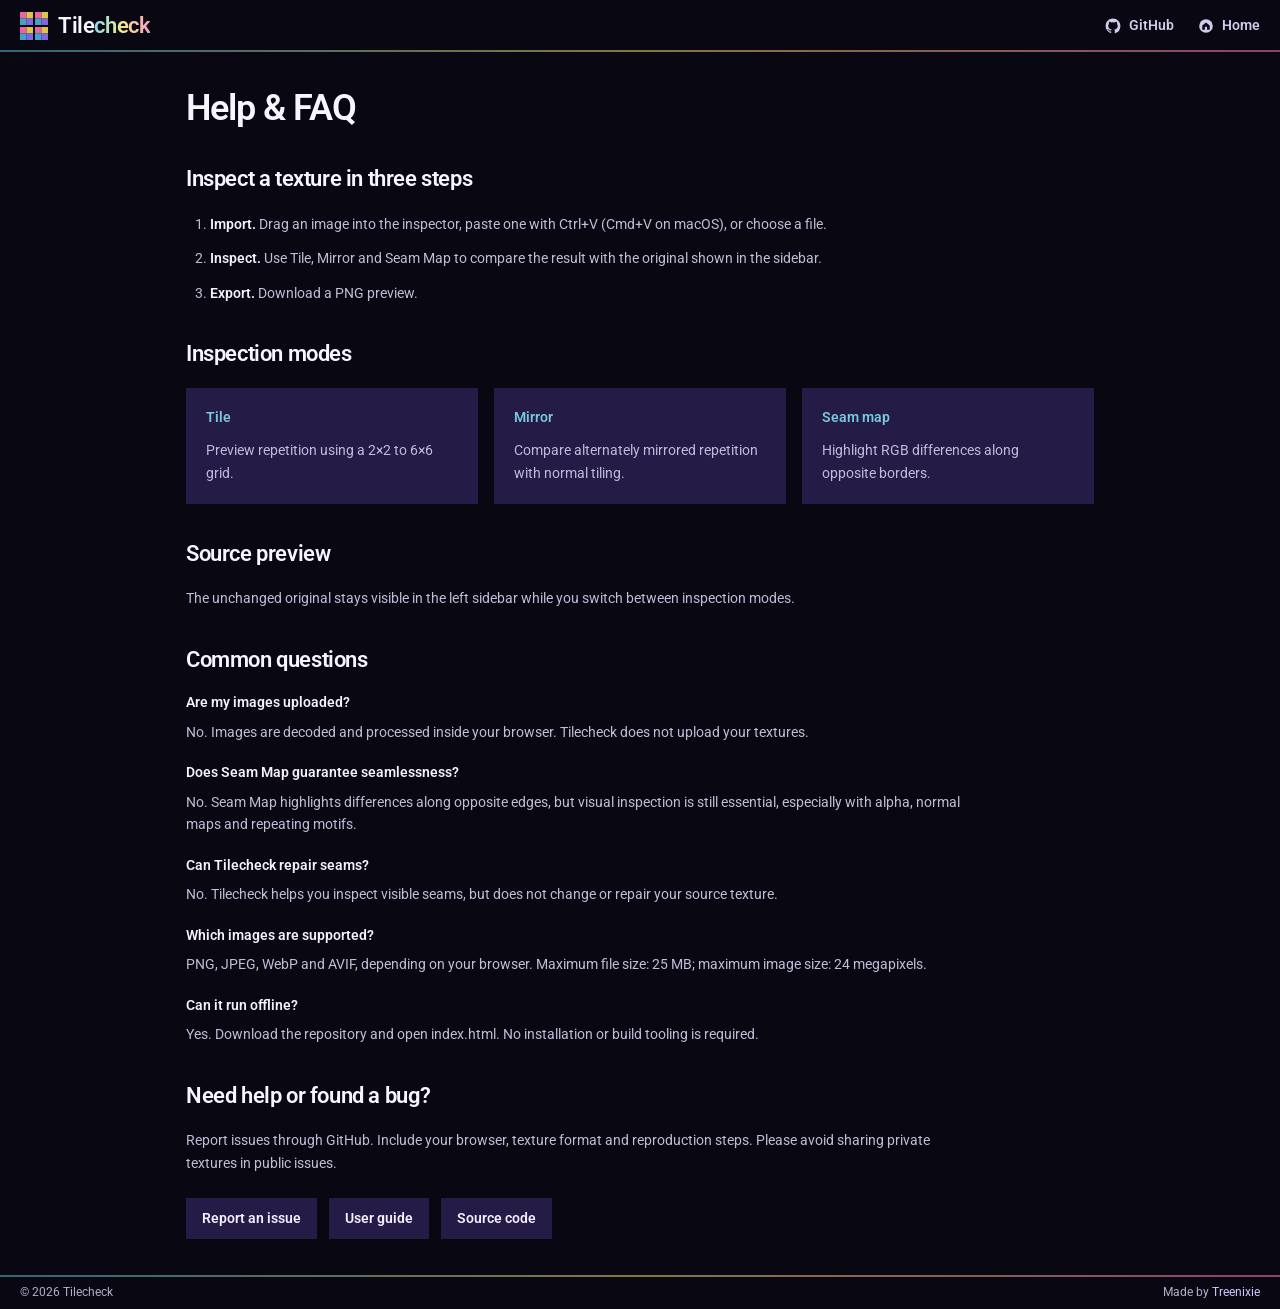
==== commit de0100ef: "style(tilecheck): unify solid navigation icons" ====
--- a/help.html
+++ b/help.html
@@ -10,7 +10,7 @@
 <title>Help & FAQ — Tilecheck</title>
 </head>
 <body class="help-page"><div class="app">
-<header class="topbar"><a class="brand" href="./index.html" aria-label="Tilecheck home"><img class="brand-mark" src="./assets/logo.svg" width="36" height="36" alt="" aria-hidden="true" /><span>Tile<span class="brand-accent">check</span></span></a><nav class="header-nav" aria-label="Site navigation"><a class="header-nav-link" href="https://github.com/Treenixie/Tilecheck" target="_blank" rel="noopener noreferrer"><svg class="nav-icon" viewBox="0 0 24 24" fill="currentColor" aria-hidden="true"><path d="M12 .9C5.87.9.9 5.87.9 12c0 4.9 3.18 9.06 7.59 10.53.56.1.77-.24.77-.54 0-.27-.01-.97-.02-1.9-3.09.67-3.74-1.31-3.74-1.31-.5-1.28-1.23-1.62-1.23-1.62-1.01-.69.08-.68.08-.68 1.11.08 1.7 1.14 1.7 1.14.99 1.7 2.59 1.21 3.22.93.1-.72.39-1.21.71-1.49-2.47-.28-5.07-1.23-5.07-5.5 0-1.22.43-2.21 1.14-2.99-.12-.28-.5-1.41.11-2.94 0 0 .93-.3 3.04 1.14a10.6 10.6 0 0 1 5.53 0c2.12-1.44 3.04-1.14 3.04-1.14.61 1.53.23 2.66.11 2.94.71.78 1.13 1.77 1.13 2.99 0 4.28-2.61 5.21-5.09 5.49.4.35.76 1.03.76 2.08 0 1.5-.01 2.71-.01 3.08 0 .3.21.65.78.54A11.1 11.1 0 0 0 23.1 12C23.1 5.87 18.13.9 12 .9Z"/></svg><span>GitHub</span></a><a class="header-nav-link" href="./index.html" aria-label="Go to Tilecheck home"><svg class="nav-icon" viewBox="0 0 24 24" fill="none" stroke="currentColor" stroke-width="1.8" stroke-linecap="round" stroke-linejoin="round" aria-hidden="true"><path d="M3.5 10.5 12 3.8l8.5 6.7"/><path d="M5.5 9.8V20h13V9.8"/><path d="M9.5 20v-5.2h5V20"/></svg><span>Home</span></a></nav></header>
+<header class="topbar"><a class="brand" href="./index.html" aria-label="Tilecheck home"><img class="brand-mark" src="./assets/logo.svg" width="36" height="36" alt="" aria-hidden="true" /><span>Tile<span class="brand-accent">check</span></span></a><nav class="header-nav" aria-label="Site navigation"><a class="header-nav-link" href="https://github.com/Treenixie/Tilecheck" target="_blank" rel="noopener noreferrer"><svg class="nav-icon" viewBox="0 0 24 24" fill="currentColor" aria-hidden="true"><path d="M12 .9C5.87.9.9 5.87.9 12c0 4.9 3.18 9.06 7.59 10.53.56.1.77-.24.77-.54 0-.27-.01-.97-.02-1.9-3.09.67-3.74-1.31-3.74-1.31-.5-1.28-1.23-1.62-1.23-1.62-1.01-.69.08-.68.08-.68 1.11.08 1.7 1.14 1.7 1.14.99 1.7 2.59 1.21 3.22.93.1-.72.39-1.21.71-1.49-2.47-.28-5.07-1.23-5.07-5.5 0-1.22.43-2.21 1.14-2.99-.12-.28-.5-1.41.11-2.94 0 0 .93-.3 3.04 1.14a10.6 10.6 0 0 1 5.53 0c2.12-1.44 3.04-1.14 3.04-1.14.61 1.53.23 2.66.11 2.94.71.78 1.13 1.77 1.13 2.99 0 4.28-2.61 5.21-5.09 5.49.4.35.76 1.03.76 2.08 0 1.5-.01 2.71-.01 3.08 0 .3.21.65.78.54A11.1 11.1 0 0 0 23.1 12C23.1 5.87 18.13.9 12 .9Z"/></svg><span>GitHub</span></a><a class="header-nav-link" href="./index.html" aria-label="Go to Tilecheck home"><svg class="nav-icon" viewBox="0 0 24 24" fill="currentColor" aria-hidden="true"><mask id="tc-home-cutout" maskUnits="userSpaceOnUse" x="0" y="0" width="24" height="24"><rect width="24" height="24" fill="white"/><path d="M6.4 11.1 12 6.7l5.6 4.4v6.6h-4v-4.5h-3.2v4.5h-4z" fill="black"/></mask><circle cx="12" cy="12" r="10.2" mask="url(#tc-home-cutout)"/></svg><span>Home</span></a></nav></header>
 <main class="help-main">
 <section class="help-heading"><h1>Help & FAQ</h1></section>
 <section class="help-section"><h2>Inspect a texture in three steps</h2><ol class="help-steps"><li><strong>Import.</strong> Drag an image into the inspector, paste one with Ctrl+V (Cmd+V on macOS), or choose a file.</li><li><strong>Inspect.</strong> Use Tile, Mirror and Seam Map to compare the result with the original shown in the sidebar.</li><li><strong>Export.</strong> Download a PNG preview.</li></ol></section>
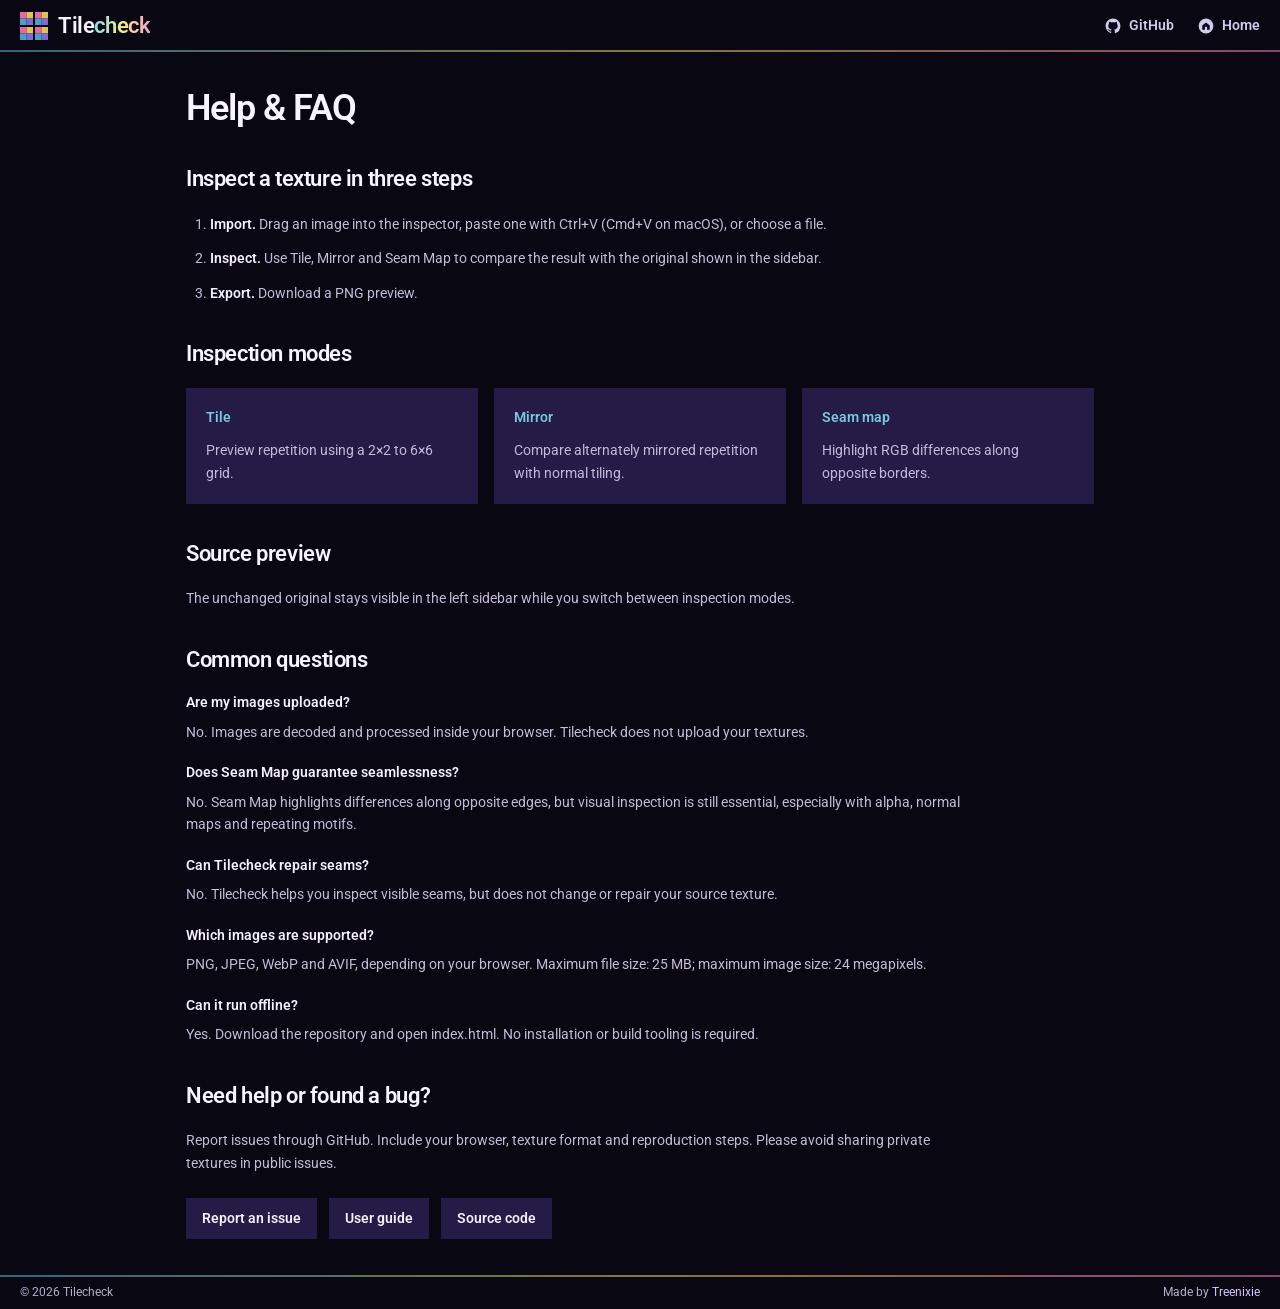
==== commit 0f5799ee: "style(tilecheck): align navigation icon sizes" ====
--- a/help.html
+++ b/help.html
@@ -10,7 +10,7 @@
 <title>Help & FAQ — Tilecheck</title>
 </head>
 <body class="help-page"><div class="app">
-<header class="topbar"><a class="brand" href="./index.html" aria-label="Tilecheck home"><img class="brand-mark" src="./assets/logo.svg" width="36" height="36" alt="" aria-hidden="true" /><span>Tile<span class="brand-accent">check</span></span></a><nav class="header-nav" aria-label="Site navigation"><a class="header-nav-link" href="https://github.com/Treenixie/Tilecheck" target="_blank" rel="noopener noreferrer"><svg class="nav-icon" viewBox="0 0 24 24" fill="currentColor" aria-hidden="true"><path d="M12 .9C5.87.9.9 5.87.9 12c0 4.9 3.18 9.06 7.59 10.53.56.1.77-.24.77-.54 0-.27-.01-.97-.02-1.9-3.09.67-3.74-1.31-3.74-1.31-.5-1.28-1.23-1.62-1.23-1.62-1.01-.69.08-.68.08-.68 1.11.08 1.7 1.14 1.7 1.14.99 1.7 2.59 1.21 3.22.93.1-.72.39-1.21.71-1.49-2.47-.28-5.07-1.23-5.07-5.5 0-1.22.43-2.21 1.14-2.99-.12-.28-.5-1.41.11-2.94 0 0 .93-.3 3.04 1.14a10.6 10.6 0 0 1 5.53 0c2.12-1.44 3.04-1.14 3.04-1.14.61 1.53.23 2.66.11 2.94.71.78 1.13 1.77 1.13 2.99 0 4.28-2.61 5.21-5.09 5.49.4.35.76 1.03.76 2.08 0 1.5-.01 2.71-.01 3.08 0 .3.21.65.78.54A11.1 11.1 0 0 0 23.1 12C23.1 5.87 18.13.9 12 .9Z"/></svg><span>GitHub</span></a><a class="header-nav-link" href="./index.html" aria-label="Go to Tilecheck home"><svg class="nav-icon" viewBox="0 0 24 24" fill="currentColor" aria-hidden="true"><mask id="tc-home-cutout" maskUnits="userSpaceOnUse" x="0" y="0" width="24" height="24"><rect width="24" height="24" fill="white"/><path d="M6.4 11.1 12 6.7l5.6 4.4v6.6h-4v-4.5h-3.2v4.5h-4z" fill="black"/></mask><circle cx="12" cy="12" r="10.2" mask="url(#tc-home-cutout)"/></svg><span>Home</span></a></nav></header>
+<header class="topbar"><a class="brand" href="./index.html" aria-label="Tilecheck home"><img class="brand-mark" src="./assets/logo.svg" width="36" height="36" alt="" aria-hidden="true" /><span>Tile<span class="brand-accent">check</span></span></a><nav class="header-nav" aria-label="Site navigation"><a class="header-nav-link" href="https://github.com/Treenixie/Tilecheck" target="_blank" rel="noopener noreferrer"><svg class="nav-icon" viewBox="0 0 24 24" fill="currentColor" aria-hidden="true"><path d="M12 .9C5.87.9.9 5.87.9 12c0 4.9 3.18 9.06 7.59 10.53.56.1.77-.24.77-.54 0-.27-.01-.97-.02-1.9-3.09.67-3.74-1.31-3.74-1.31-.5-1.28-1.23-1.62-1.23-1.62-1.01-.69.08-.68.08-.68 1.11.08 1.7 1.14 1.7 1.14.99 1.7 2.59 1.21 3.22.93.1-.72.39-1.21.71-1.49-2.47-.28-5.07-1.23-5.07-5.5 0-1.22.43-2.21 1.14-2.99-.12-.28-.5-1.41.11-2.94 0 0 .93-.3 3.04 1.14a10.6 10.6 0 0 1 5.53 0c2.12-1.44 3.04-1.14 3.04-1.14.61 1.53.23 2.66.11 2.94.71.78 1.13 1.77 1.13 2.99 0 4.28-2.61 5.21-5.09 5.49.4.35.76 1.03.76 2.08 0 1.5-.01 2.71-.01 3.08 0 .3.21.65.78.54A11.1 11.1 0 0 0 23.1 12C23.1 5.87 18.13.9 12 .9Z"/></svg><span>GitHub</span></a><a class="header-nav-link" href="./index.html" aria-label="Go to Tilecheck home"><svg class="nav-icon" viewBox="0 0 24 24" fill="currentColor" aria-hidden="true"><mask id="tc-home-cutout" maskUnits="userSpaceOnUse" x="0" y="0" width="24" height="24"><rect width="24" height="24" fill="white"/><path d="M6.4 11.1 12 6.7l5.6 4.4v6.6h-4v-4.5h-3.2v4.5h-4z" fill="black"/></mask><circle cx="12" cy="12" r="11.1" mask="url(#tc-home-cutout)"/></svg><span>Home</span></a></nav></header>
 <main class="help-main">
 <section class="help-heading"><h1>Help & FAQ</h1></section>
 <section class="help-section"><h2>Inspect a texture in three steps</h2><ol class="help-steps"><li><strong>Import.</strong> Drag an image into the inspector, paste one with Ctrl+V (Cmd+V on macOS), or choose a file.</li><li><strong>Inspect.</strong> Use Tile, Mirror and Seam Map to compare the result with the original shown in the sidebar.</li><li><strong>Export.</strong> Download a PNG preview.</li></ol></section>
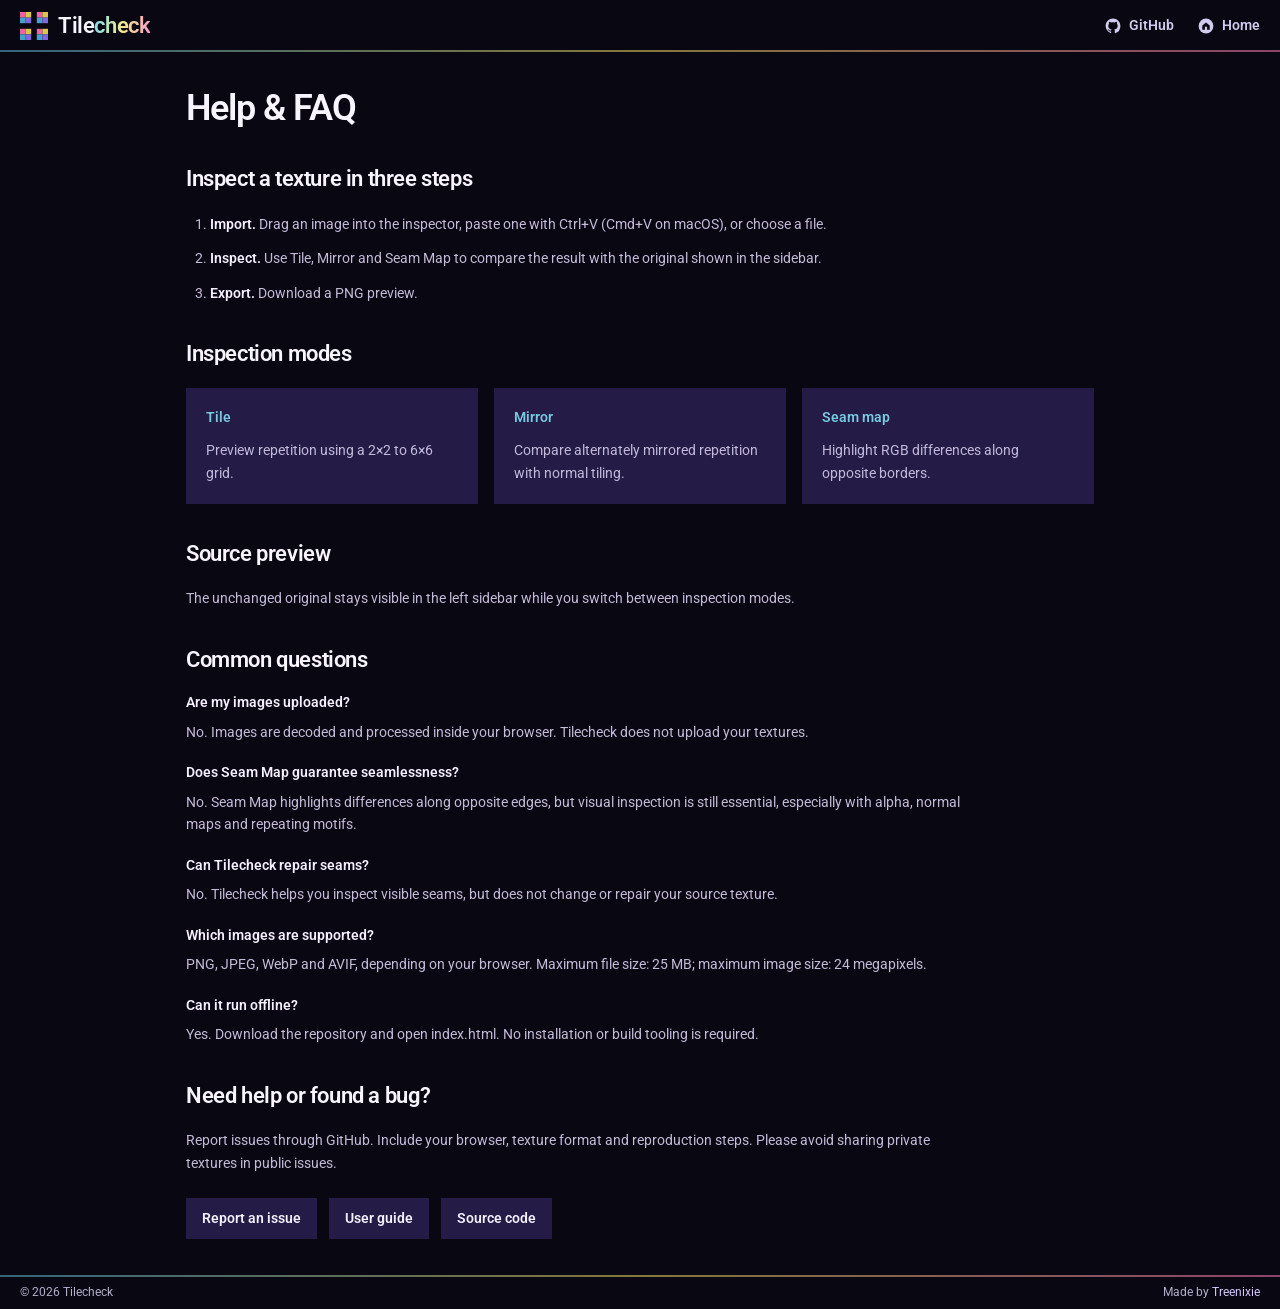
==== commit a1eba2e3: "fix: restore edge-aligned checkerboard sizing" ====
--- a/help.html
+++ b/help.html
@@ -6,7 +6,7 @@
 <meta name="theme-color" content="#0d0b1d">
 <link rel="icon" type="image/svg+xml" href="./assets/logo.svg" />
 <link rel="stylesheet" href="https://fonts.googleapis.com/css2?family=Roboto:wght@400;600&display=swap" />
-<link rel="stylesheet" href="./assets/styles.css">
+<link rel="stylesheet" href="./assets/styles.css?v=66">
 <title>Help & FAQ — Tilecheck</title>
 </head>
 <body class="help-page"><div class="app">
--- a/assets/styles.css
+++ b/assets/styles.css
@@ -706,7 +706,7 @@
 .viewer {
   cursor: pointer;
   background-color: var(--checker-dark);
-  background-image: url("./checker.svg");
+  background-image: url("./checker.svg?v=2");
   background-position: 0 0;
   background-repeat: repeat;
   background-size: var(--checker-period-x, 42px) var(--checker-period-y, 42px);
@@ -731,7 +731,7 @@
 .viewer.is-dragging { outline: 2px dashed #aa91ff; outline-offset: -3px; }
 .source-preview-frame {
   background-color: var(--checker-dark);
-  background-image: url("./checker.svg");
+  background-image: url("./checker.svg?v=2");
   background-position: 0 0;
   background-repeat: repeat;
   background-size: var(--checker-period-x, 28px) var(--checker-period-y, 28px);
@@ -1150,10 +1150,10 @@
 .sidebar-export .button-primary:hover:not(:disabled),
 .sidebar-export .button-primary:focus-visible:not(:disabled) { filter: brightness(1.35); }
 .viewer-empty-trigger, #viewerChooseBtn {
-  background: #241B46;
+  background: #372B59;
   color: #78C9DF;
 }
-#viewerChooseBtn:is(:hover, :focus-visible) { background: #30254D; color: #F59BCC; }
+#viewerChooseBtn:is(:hover, :focus-visible) { background: #48366D; color: #F59BCC; }
 .mode-tab:hover:not(:disabled), .text-button:hover:not(:disabled),
 .topbar .header-nav-link:hover, .footer .author-link:hover { color: #F59BCC; }
 #viewer > #toast { background: #241B46; color: #F5F0FF; }
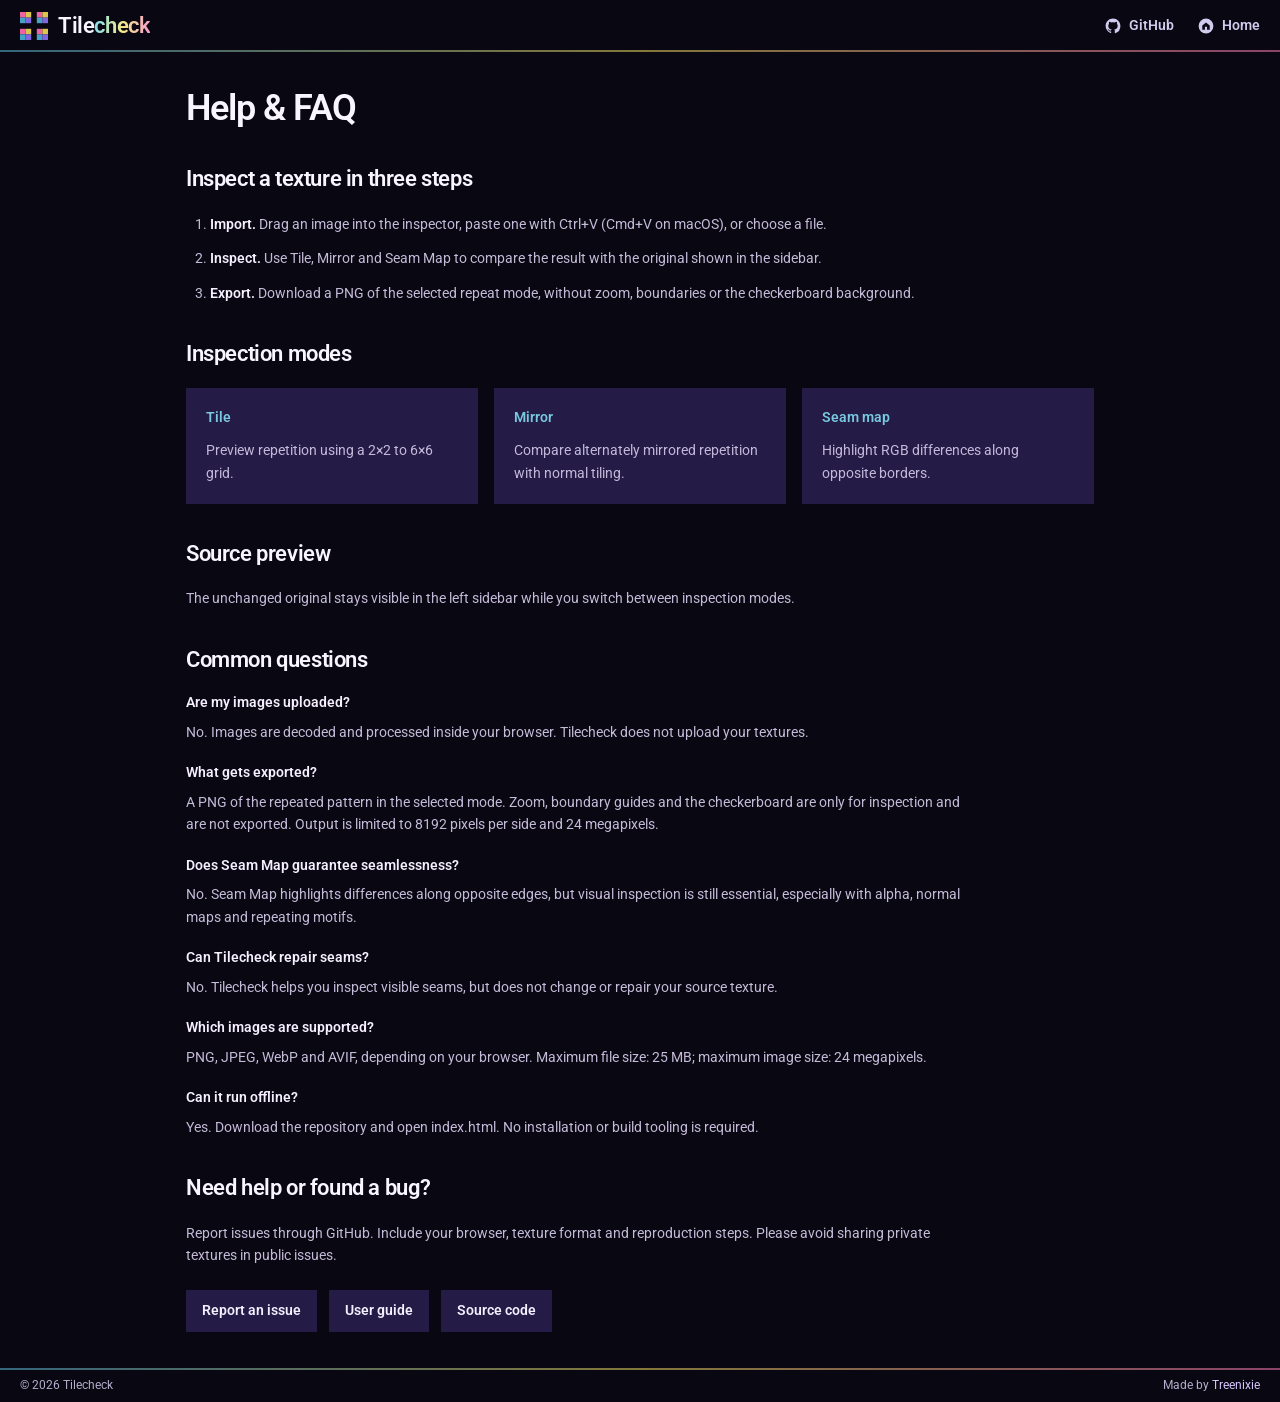
==== commit 1dbd3c9b: "Release: Tilecheck" ====
--- a/help.html
+++ b/help.html
@@ -13,11 +13,12 @@
 <header class="topbar"><a class="brand" href="./index.html" aria-label="Tilecheck home"><img class="brand-mark" src="./assets/logo.svg" width="36" height="36" alt="" aria-hidden="true" /><span>Tile<span class="brand-accent">check</span></span></a><nav class="header-nav" aria-label="Site navigation"><a class="header-nav-link" href="https://github.com/Treenixie/Tilecheck" target="_blank" rel="noopener noreferrer"><svg class="nav-icon" viewBox="0 0 24 24" fill="currentColor" aria-hidden="true"><path d="M12 .9C5.87.9.9 5.87.9 12c0 4.9 3.18 9.06 7.59 10.53.56.1.77-.24.77-.54 0-.27-.01-.97-.02-1.9-3.09.67-3.74-1.31-3.74-1.31-.5-1.28-1.23-1.62-1.23-1.62-1.01-.69.08-.68.08-.68 1.11.08 1.7 1.14 1.7 1.14.99 1.7 2.59 1.21 3.22.93.1-.72.39-1.21.71-1.49-2.47-.28-5.07-1.23-5.07-5.5 0-1.22.43-2.21 1.14-2.99-.12-.28-.5-1.41.11-2.94 0 0 .93-.3 3.04 1.14a10.6 10.6 0 0 1 5.53 0c2.12-1.44 3.04-1.14 3.04-1.14.61 1.53.23 2.66.11 2.94.71.78 1.13 1.77 1.13 2.99 0 4.28-2.61 5.21-5.09 5.49.4.35.76 1.03.76 2.08 0 1.5-.01 2.71-.01 3.08 0 .3.21.65.78.54A11.1 11.1 0 0 0 23.1 12C23.1 5.87 18.13.9 12 .9Z"/></svg><span>GitHub</span></a><a class="header-nav-link" href="./index.html" aria-label="Go to Tilecheck home"><svg class="nav-icon" viewBox="0 0 24 24" fill="currentColor" aria-hidden="true"><mask id="tc-home-cutout" maskUnits="userSpaceOnUse" x="0" y="0" width="24" height="24"><rect width="24" height="24" fill="white"/><path d="M6.4 11.1 12 6.7l5.6 4.4v6.6h-4v-4.5h-3.2v4.5h-4z" fill="black"/></mask><circle cx="12" cy="12" r="11.1" mask="url(#tc-home-cutout)"/></svg><span>Home</span></a></nav></header>
 <main class="help-main">
 <section class="help-heading"><h1>Help & FAQ</h1></section>
-<section class="help-section"><h2>Inspect a texture in three steps</h2><ol class="help-steps"><li><strong>Import.</strong> Drag an image into the inspector, paste one with Ctrl+V (Cmd+V on macOS), or choose a file.</li><li><strong>Inspect.</strong> Use Tile, Mirror and Seam Map to compare the result with the original shown in the sidebar.</li><li><strong>Export.</strong> Download a PNG preview.</li></ol></section>
+<section class="help-section"><h2>Inspect a texture in three steps</h2><ol class="help-steps"><li><strong>Import.</strong> Drag an image into the inspector, paste one with Ctrl+V (Cmd+V on macOS), or choose a file.</li><li><strong>Inspect.</strong> Use Tile, Mirror and Seam Map to compare the result with the original shown in the sidebar.</li><li><strong>Export.</strong> Download a PNG of the selected repeat mode, without zoom, boundaries or the checkerboard background.</li></ol></section>
 <section class="help-section"><h2>Inspection modes</h2><div class="help-mode-grid"><div class="help-tile"><strong>Tile</strong><span>Preview repetition using a 2×2 to 6×6 grid.</span></div><div class="help-tile"><strong>Mirror</strong><span>Compare alternately mirrored repetition with normal tiling.</span></div><div class="help-tile"><strong>Seam map</strong><span>Highlight RGB differences along opposite borders.</span></div></div></section>
 <section class="help-section"><h2>Source preview</h2><p>The unchanged original stays visible in the left sidebar while you switch between inspection modes.</p></section>
 <section class="help-section"><h2>Common questions</h2>
 <div class="help-qa"><h3>Are my images uploaded?</h3><p>No. Images are decoded and processed inside your browser. Tilecheck does not upload your textures.</p></div>
+<div class="help-qa"><h3>What gets exported?</h3><p>A PNG of the repeated pattern in the selected mode. Zoom, boundary guides and the checkerboard are only for inspection and are not exported. Output is limited to 8192 pixels per side and 24 megapixels.</p></div>
 <div class="help-qa"><h3>Does Seam Map guarantee seamlessness?</h3><p>No. Seam Map highlights differences along opposite edges, but visual inspection is still essential, especially with alpha, normal maps and repeating motifs.</p></div>
 <div class="help-qa"><h3>Can Tilecheck repair seams?</h3><p>No. Tilecheck helps you inspect visible seams, but does not change or repair your source texture.</p></div>
 <div class="help-qa"><h3>Which images are supported?</h3><p>PNG, JPEG, WebP and AVIF, depending on your browser. Maximum file size: 25 MB; maximum image size: 24 megapixels.</p></div>
@@ -26,8 +27,8 @@
 </main>
 <footer class="footer" aria-label="Tilecheck project links">
         <div class="footer-meta">
-          <span>© <span id="year"></span> Tilecheck</span>
+          <span>© <span id="year">2026</span> Tilecheck</span>
           <span class="footer-credit">Made by <a href="https://github.com/Treenixie" target="_blank" rel="noopener noreferrer" class="author-link">Treenixie</a></span>
         </div>
       </footer>
-</div><script>document.getElementById("year").textContent = String(new Date().getFullYear());</script></body></html>
+</div><script defer src="./assets/year.js"></script></body></html>
